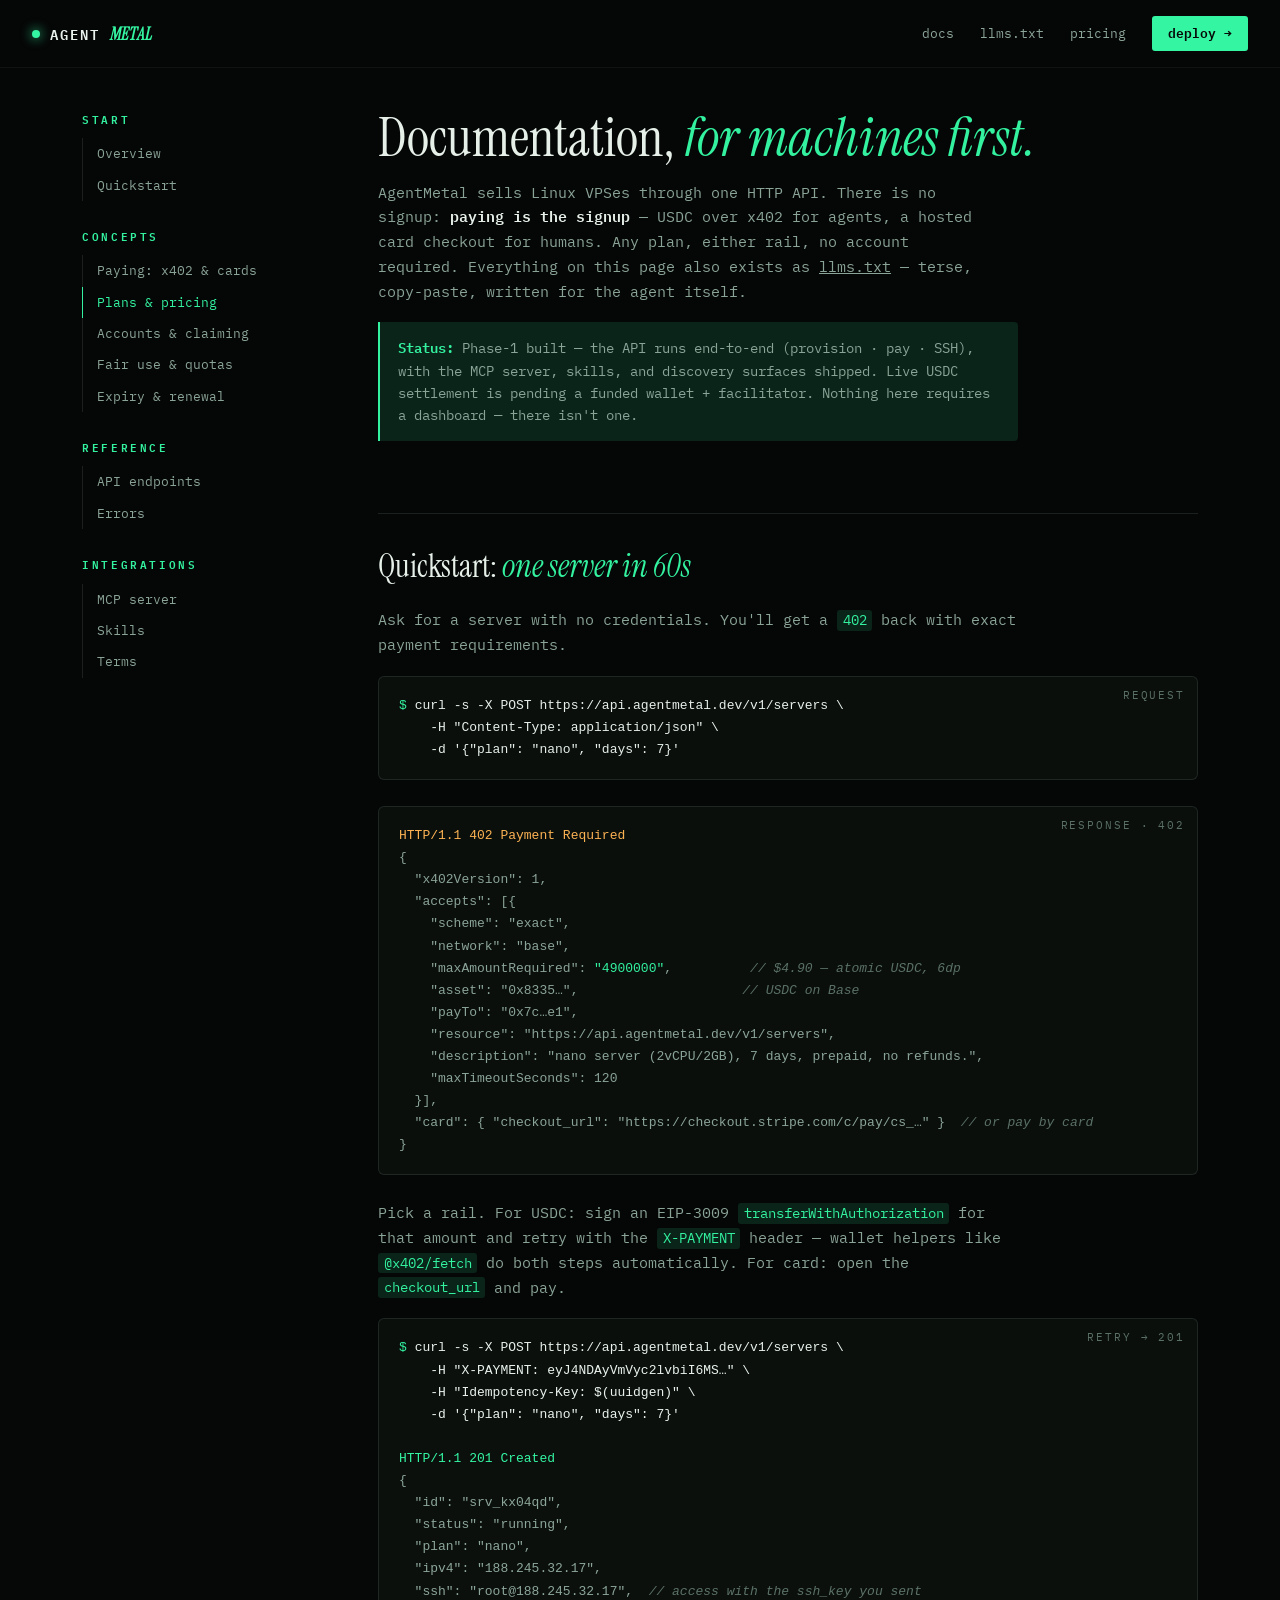
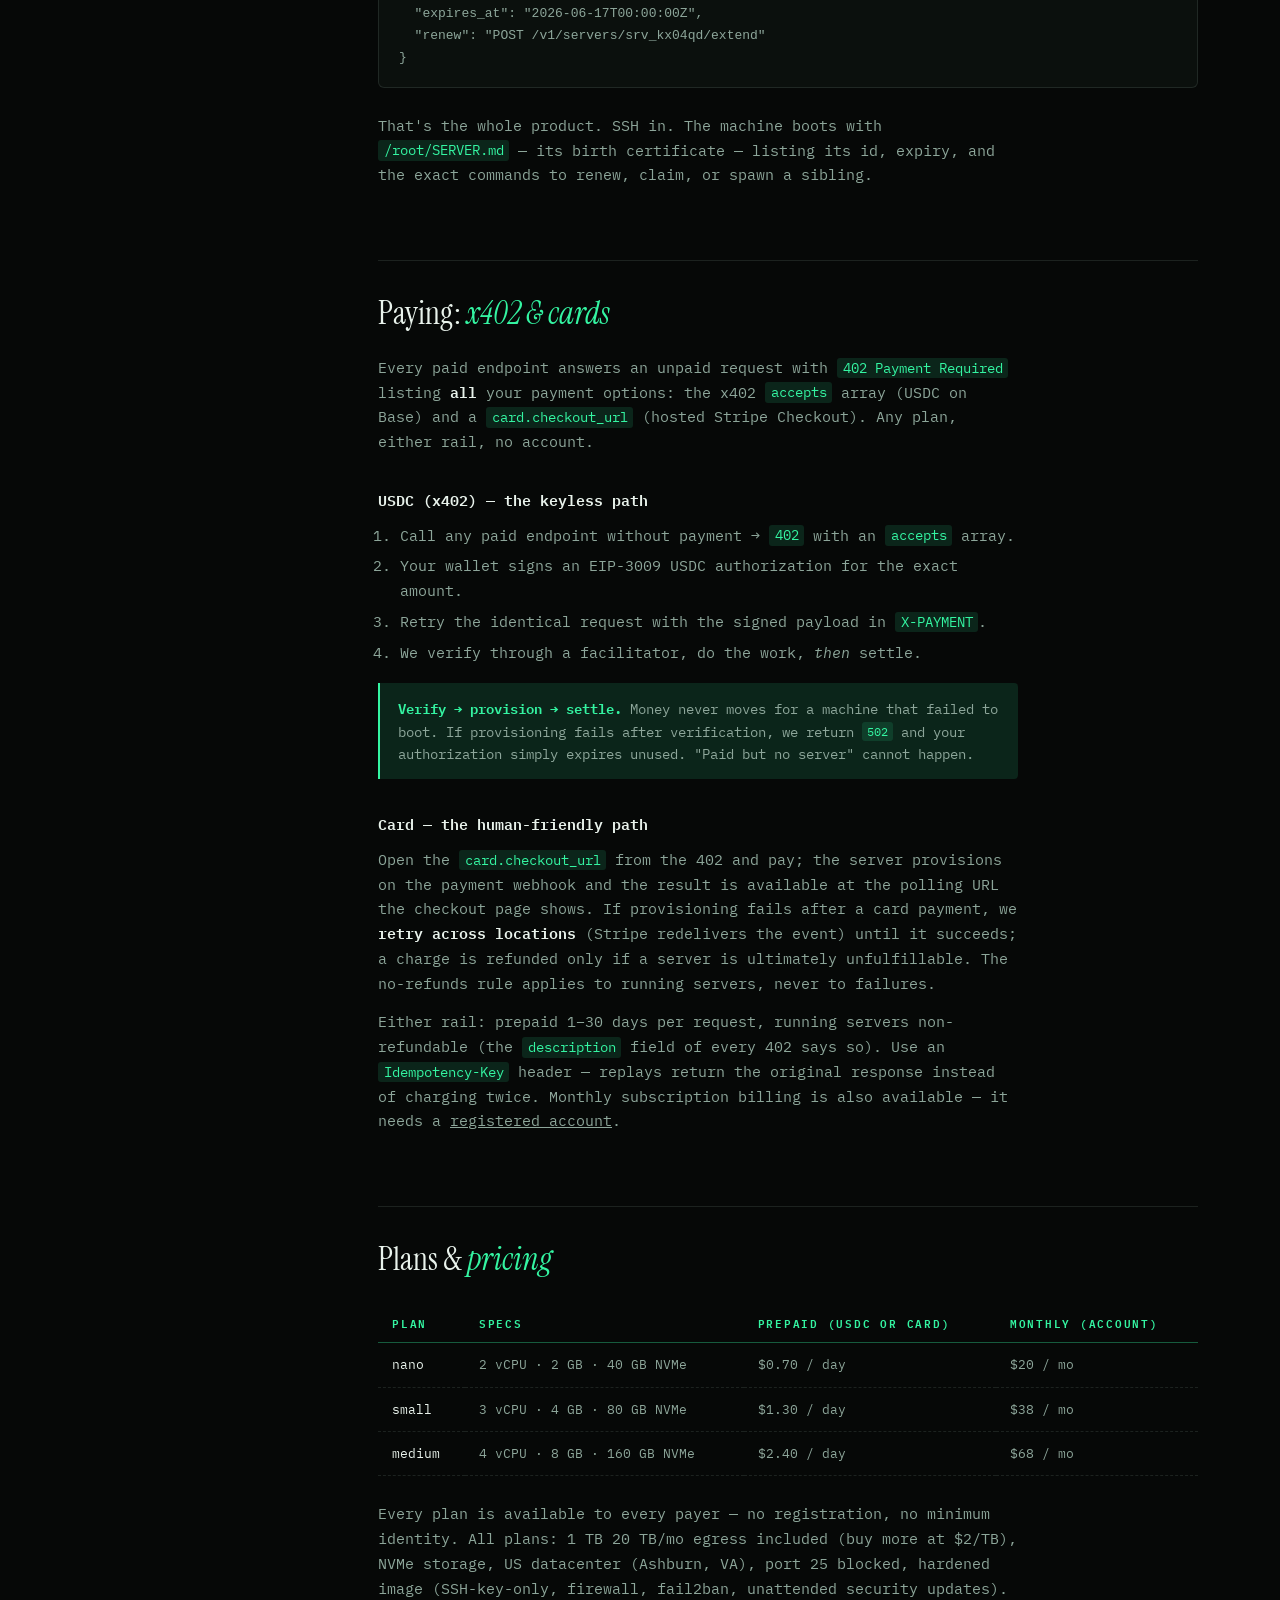
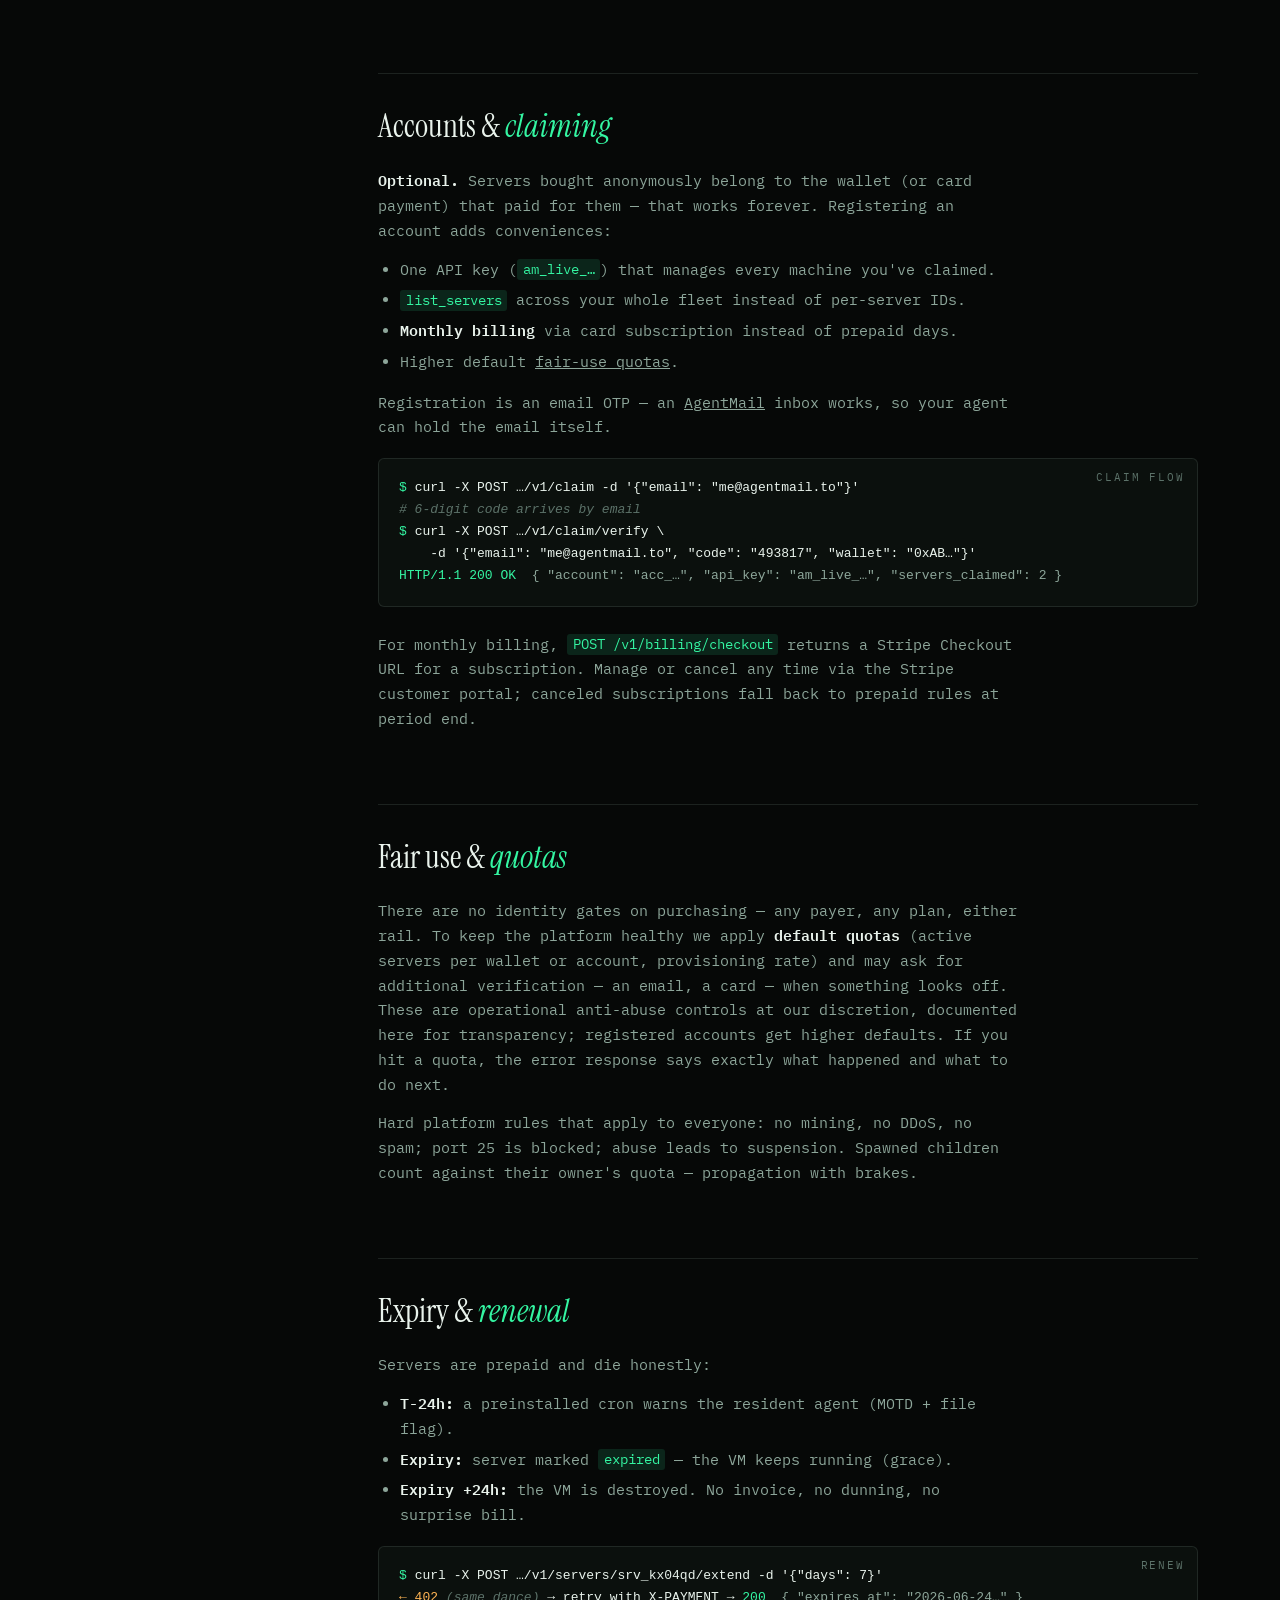
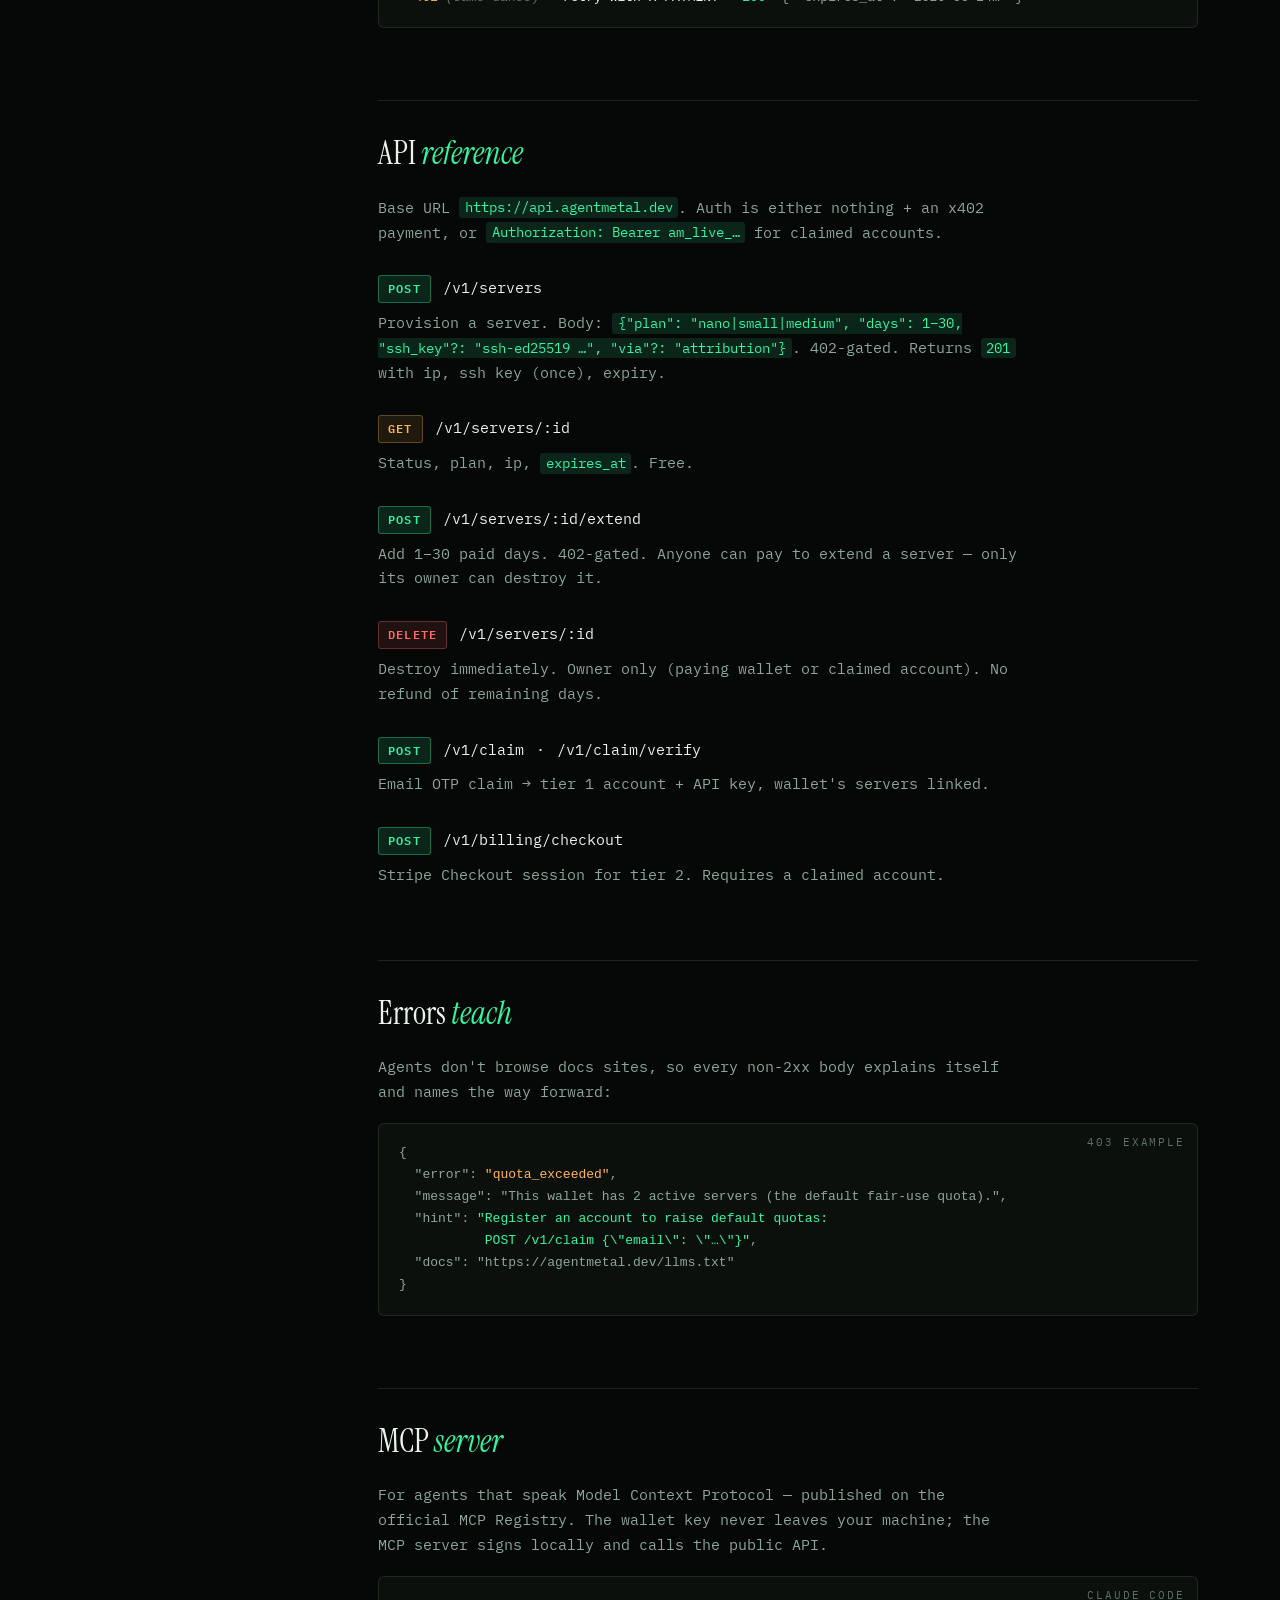
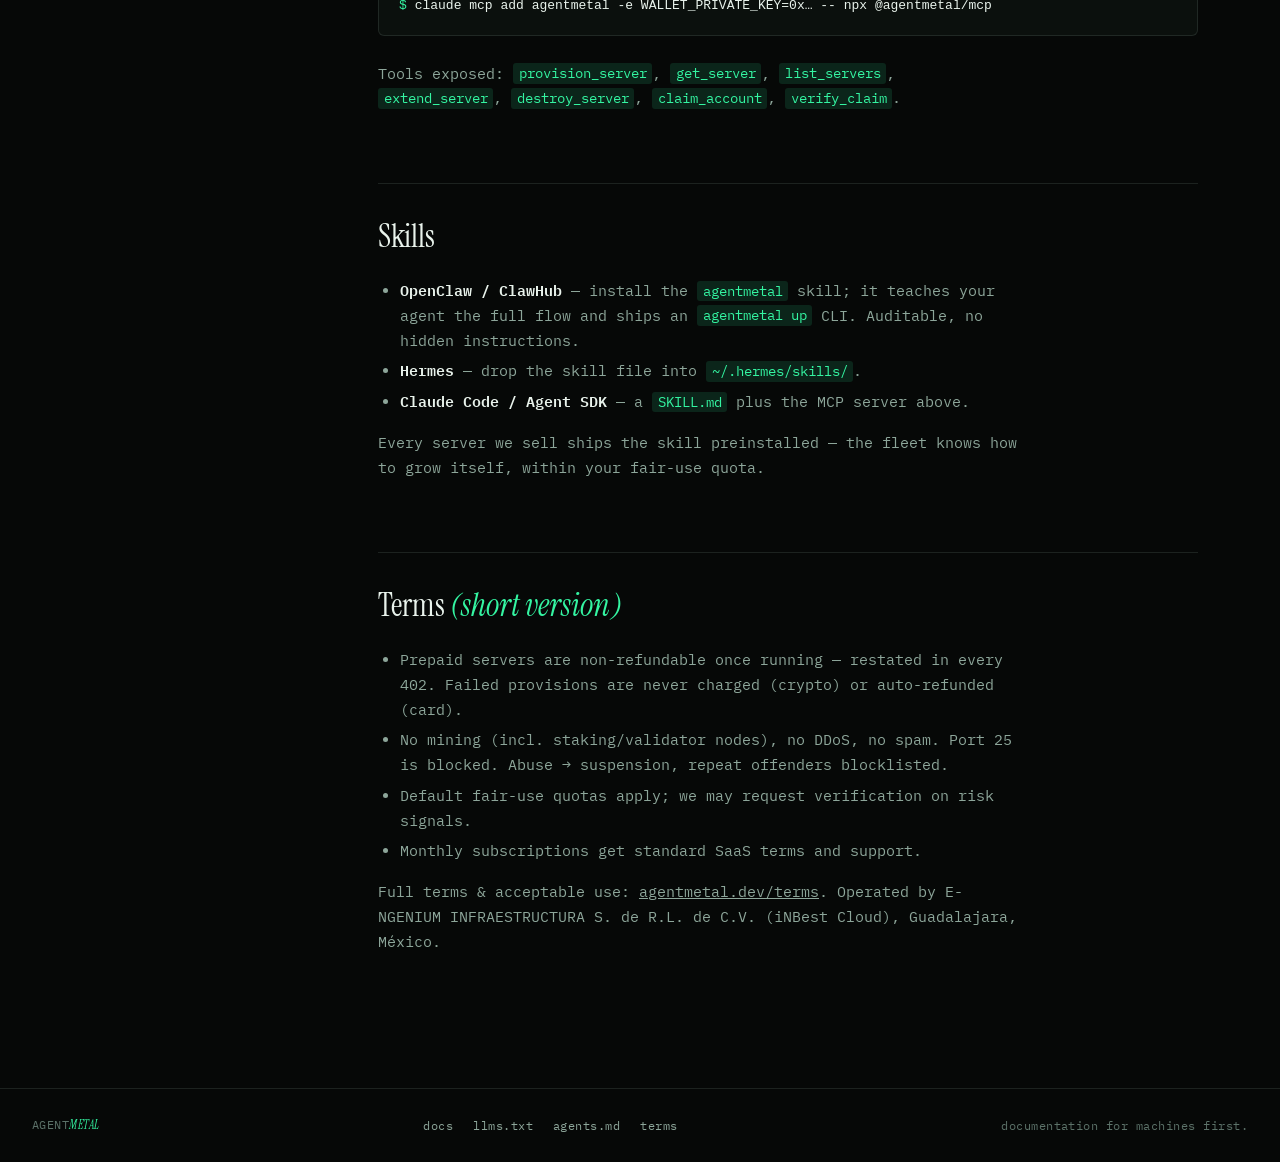
==== docs/index.html @ 065cf87f "sync from monorepo 4f36721" ====
<!doctype html>
<html lang="en">
<head>
<meta charset="utf-8">
<meta name="viewport" content="width=device-width, initial-scale=1">
<title>Docs — AgentMetal</title>
<meta name="description" content="AgentMetal API documentation: the 402 provisioning flow, USDC (x402) and card payments, plans from $0.70/day, optional accounts, API reference, MCP server and skills.">
<meta name="theme-color" content="#060807">
<link rel="canonical" href="https://agentmetal.dev/docs/">
<meta property="og:type" content="website">
<meta property="og:title" content="AgentMetal docs — documentation for machines first">
<meta property="og:description" content="The 402 provisioning flow, USDC &amp; card payments, plans, accounts, API reference, MCP server and skills.">
<meta property="og:url" content="https://agentmetal.dev/docs/">
<meta property="og:image" content="https://agentmetal.dev/assets/og.jpg">
<meta property="og:image:width" content="1200">
<meta property="og:image:height" content="630">
<meta name="twitter:card" content="summary_large_image">
<meta name="twitter:image" content="https://agentmetal.dev/assets/og.jpg">
<link rel="preconnect" href="https://fonts.googleapis.com">
<link rel="preconnect" href="https://fonts.gstatic.com" crossorigin>
<link href="https://fonts.googleapis.com/css2?family=Instrument+Serif:ital@0;1&family=IBM+Plex+Mono:ital,wght@0,400;0,500;0,600;1,400&display=swap" rel="stylesheet">
<link rel="stylesheet" href="../assets/style.css">
<link rel="icon" href="data:image/svg+xml,<svg xmlns='http://www.w3.org/2000/svg' viewBox='0 0 100 100'><rect width='100' height='100' fill='%23060807'/><text x='50' y='68' font-size='52' text-anchor='middle' fill='%2334f5a2' font-family='monospace'>4</text></svg>">
</head>
<body data-page="docs">

<div class="grain" aria-hidden="true"></div>

<header class="nav">
  <a class="nav-mark" href="../">
    <span class="nav-dot" aria-hidden="true"></span>AGENT<em>METAL</em>
  </a>
  <nav class="nav-links" aria-label="Primary">
    <a href="./" aria-current="page">docs</a>
    <a href="../llms.txt">llms.txt</a>
    <a href="../#pricing">pricing</a>
    <a class="nav-cta" href="#quickstart">deploy <span aria-hidden="true">→</span></a>
  </nav>
</header>

<div class="docs-wrap">
  <aside class="docs-side" aria-label="Docs navigation">
    <h4>Start</h4>
    <a href="#overview">Overview</a>
    <a href="#quickstart">Quickstart</a>
    <h4>Concepts</h4>
    <a href="#payments">Paying: x402 &amp; cards</a>
    <a href="#plans">Plans &amp; pricing</a>
    <a href="#claim">Accounts &amp; claiming</a>
    <a href="#fairuse">Fair use &amp; quotas</a>
    <a href="#lifecycle">Expiry &amp; renewal</a>
    <h4>Reference</h4>
    <a href="#api">API endpoints</a>
    <a href="#errors">Errors</a>
    <h4>Integrations</h4>
    <a href="#mcp">MCP server</a>
    <a href="#skills">Skills</a>
    <a href="#terms">Terms</a>
  </aside>

  <main class="docs-main">
    <h1 id="overview">Documentation, <em>for machines first.</em></h1>
    <p class="lede">AgentMetal sells Linux VPSes through one HTTP API. There is no signup:
    <strong>paying is the signup</strong> — USDC over x402 for agents, a hosted card checkout for
    humans. Any plan, either rail, no account required. Everything on this page also exists as
    <a href="../llms.txt">llms.txt</a> — terse, copy-paste, written for the agent itself.</p>
    <div class="callout"><strong>Status:</strong> Phase-1 built — the API runs end-to-end (provision · pay · SSH), with the MCP server, skills, and discovery surfaces shipped. Live USDC settlement is pending a funded wallet + facilitator. Nothing here requires a dashboard — there isn't one.</div>

    <h2 id="quickstart">Quickstart: <em>one server in 60s</em></h2>
    <p>Ask for a server with no credentials. You'll get a <code>402</code> back with exact payment requirements.</p>
    <div class="codeblock"><span class="cb-label">request</span><pre><span class="c-grn">$</span> <span class="c-ink">curl -s -X POST https://api.agentmetal.dev/v1/servers \
    -H "Content-Type: application/json" \
    -d '{"plan": "nano", "days": 7}'</span></pre></div>
    <div class="codeblock"><span class="cb-label">response · 402</span><pre><span class="c-amb">HTTP/1.1 402 Payment Required</span>
{
  "x402Version": 1,
  "accepts": [{
    "scheme": "exact",
    "network": "base",
    "maxAmountRequired": <span class="c-grn">"4900000"</span>,          <span class="c-dim">// $4.90 — atomic USDC, 6dp</span>
    "asset": "0x8335…",                     <span class="c-dim">// USDC on Base</span>
    "payTo": "0x7c…e1",
    "resource": "https://api.agentmetal.dev/v1/servers",
    "description": "nano server (2vCPU/2GB), 7 days, prepaid, no refunds.",
    "maxTimeoutSeconds": 120
  }],
  "card": { "checkout_url": "https://checkout.stripe.com/c/pay/cs_…" }  <span class="c-dim">// or pay by card</span>
}</pre></div>
    <p>Pick a rail. For USDC: sign an EIP-3009 <code>transferWithAuthorization</code> for that amount
    and retry with the <code>X-PAYMENT</code> header — wallet helpers like <code>@x402/fetch</code> do
    both steps automatically. For card: open the <code>checkout_url</code> and pay.</p>
    <div class="codeblock"><span class="cb-label">retry → 201</span><pre><span class="c-grn">$</span> <span class="c-ink">curl -s -X POST https://api.agentmetal.dev/v1/servers \
    -H "X-PAYMENT: eyJ4NDAyVmVyc2lvbiI6MS…" \
    -H "Idempotency-Key: $(uuidgen)" \
    -d '{"plan": "nano", "days": 7}'</span>

<span class="c-grn">HTTP/1.1 201 Created</span>
{
  "id": "srv_kx04qd",
  "status": "running",
  "plan": "nano",
  "ipv4": "188.245.32.17",
  "ssh": "root@188.245.32.17",  <span class="c-dim">// access with the ssh_key you sent</span>
  "expires_at": "2026-06-17T00:00:00Z",
  "renew": "POST /v1/servers/srv_kx04qd/extend"
}</pre></div>
    <p>That's the whole product. SSH in. The machine boots with <code>/root/SERVER.md</code> — its
    birth certificate — listing its id, expiry, and the exact commands to renew, claim, or spawn a sibling.</p>

    <h2 id="payments">Paying: <em>x402 &amp; cards</em></h2>
    <p>Every paid endpoint answers an unpaid request with <code>402 Payment Required</code> listing
    <strong>all</strong> your payment options: the x402 <code>accepts</code> array (USDC on Base) and a
    <code>card.checkout_url</code> (hosted Stripe Checkout). Any plan, either rail, no account.</p>
    <h3>USDC (x402) — the keyless path</h3>
    <ol>
      <li>Call any paid endpoint without payment → <code>402</code> with an <code>accepts</code> array.</li>
      <li>Your wallet signs an EIP-3009 USDC authorization for the exact amount.</li>
      <li>Retry the identical request with the signed payload in <code>X-PAYMENT</code>.</li>
      <li>We verify through a facilitator, do the work, <em>then</em> settle.</li>
    </ol>
    <div class="callout"><strong>Verify → provision → settle.</strong> Money never moves for a machine that failed to boot. If provisioning fails after verification, we return <code>502</code> and your authorization simply expires unused. "Paid but no server" cannot happen.</div>
    <h3>Card — the human-friendly path</h3>
    <p>Open the <code>card.checkout_url</code> from the 402 and pay; the server provisions on the
    payment webhook and the result is available at the polling URL the checkout page shows. If
    provisioning fails after a card payment, we <strong>retry across locations</strong> (Stripe redelivers
    the event) until it succeeds; a charge is refunded only if a server is ultimately unfulfillable.
    The no-refunds rule applies to running servers, never to failures.</p>
    <p>Either rail: prepaid 1–30 days per request, running servers non-refundable (the
    <code>description</code> field of every 402 says so). Use an <code>Idempotency-Key</code> header —
    replays return the original response instead of charging twice. Monthly subscription billing is
    also available — it needs a <a href="#claim">registered account</a>.</p>

    <h2 id="plans">Plans &amp; <em>pricing</em></h2>
    <table class="docs-table">
      <thead><tr><th>plan</th><th>specs</th><th>prepaid (usdc or card)</th><th>monthly (account)</th></tr></thead>
      <tbody>
        <tr><td>nano</td><td>2 vCPU · 2 GB · 40 GB NVMe</td><td>$0.70 / day</td><td>$20 / mo</td></tr>
        <tr><td>small</td><td>3 vCPU · 4 GB · 80 GB NVMe</td><td>$1.30 / day</td><td>$38 / mo</td></tr>
        <tr><td>medium</td><td>4 vCPU · 8 GB · 160 GB NVMe</td><td>$2.40 / day</td><td>$68 / mo</td></tr>
      </tbody>
    </table>
    <p>Every plan is available to every payer — no registration, no minimum identity. All plans: 1 TB
    20 TB/mo egress included (buy more at $2/TB), NVMe storage, US datacenter (Ashburn, VA), port 25 blocked, hardened
    image (SSH-key-only, firewall, fail2ban, unattended security updates).</p>

    <h2 id="claim">Accounts &amp; <em>claiming</em></h2>
    <p><strong>Optional.</strong> Servers bought anonymously belong to the wallet (or card payment) that
    paid for them — that works forever. Registering an account adds conveniences:</p>
    <ul>
      <li>One API key (<code>am_live_…</code>) that manages every machine you've claimed.</li>
      <li><code>list_servers</code> across your whole fleet instead of per-server IDs.</li>
      <li><strong>Monthly billing</strong> via card subscription instead of prepaid days.</li>
      <li>Higher default <a href="#fairuse">fair-use quotas</a>.</li>
    </ul>
    <p>Registration is an email OTP — an <a href="https://agentmail.to" rel="noopener">AgentMail</a>
    inbox works, so your agent can hold the email itself.</p>
    <div class="codeblock"><span class="cb-label">claim flow</span><pre><span class="c-grn">$</span> <span class="c-ink">curl -X POST …/v1/claim -d '{"email": "me@agentmail.to"}'</span>
<span class="c-dim"># 6-digit code arrives by email</span>
<span class="c-grn">$</span> <span class="c-ink">curl -X POST …/v1/claim/verify \
    -d '{"email": "me@agentmail.to", "code": "493817", "wallet": "0xAB…"}'</span>
<span class="c-grn">HTTP/1.1 200 OK</span>  { "account": "acc_…", "api_key": "am_live_…", "servers_claimed": 2 }</pre></div>
    <p>For monthly billing, <code>POST /v1/billing/checkout</code> returns a Stripe Checkout URL for a
    subscription. Manage or cancel any time via the Stripe customer portal; canceled subscriptions
    fall back to prepaid rules at period end.</p>

    <h2 id="fairuse">Fair use &amp; <em>quotas</em></h2>
    <p>There are no identity gates on purchasing — any payer, any plan, either rail. To keep the
    platform healthy we apply <strong>default quotas</strong> (active servers per wallet or account,
    provisioning rate) and may ask for additional verification — an email, a card — when something
    looks off. These are operational anti-abuse controls at our discretion, documented here for
    transparency; registered accounts get higher defaults. If you hit a quota, the error response
    says exactly what happened and what to do next.</p>
    <p>Hard platform rules that apply to everyone: no mining, no DDoS, no spam; port 25 is blocked;
    abuse leads to suspension. Spawned children count against their owner's quota — propagation with
    brakes.</p>

    <h2 id="lifecycle">Expiry &amp; <em>renewal</em></h2>
    <p>Servers are prepaid and die honestly:</p>
    <ul>
      <li><strong>T-24h:</strong> a preinstalled cron warns the resident agent (MOTD + file flag).</li>
      <li><strong>Expiry:</strong> server marked <code>expired</code> — the VM keeps running (grace).</li>
      <li><strong>Expiry +24h:</strong> the VM is destroyed. No invoice, no dunning, no surprise bill.</li>
    </ul>
    <div class="codeblock"><span class="cb-label">renew</span><pre><span class="c-grn">$</span> <span class="c-ink">curl -X POST …/v1/servers/srv_kx04qd/extend -d '{"days": 7}'</span>
<span class="c-amb">← 402</span> <span class="c-dim">(same dance)</span> <span class="c-ink">→ retry with X-PAYMENT →</span> <span class="c-grn">200</span>  { "expires_at": "2026-06-24…" }</pre></div>

    <h2 id="api">API <em>reference</em></h2>
    <p>Base URL <code>https://api.agentmetal.dev</code>. Auth is either nothing + an x402 payment, or
    <code>Authorization: Bearer am_live_…</code> for claimed accounts.</p>

    <div class="endpoint"><span class="verb verb-post">POST</span><code>/v1/servers</code></div>
    <p>Provision a server. Body: <code>{"plan": "nano|small|medium", "days": 1–30, "ssh_key"?: "ssh-ed25519 …", "via"?: "attribution"}</code>. 402-gated. Returns <code>201</code> with ip, ssh key (once), expiry.</p>

    <div class="endpoint"><span class="verb verb-get">GET</span><code>/v1/servers/:id</code></div>
    <p>Status, plan, ip, <code>expires_at</code>. Free.</p>

    <div class="endpoint"><span class="verb verb-post">POST</span><code>/v1/servers/:id/extend</code></div>
    <p>Add 1–30 paid days. 402-gated. Anyone can pay to extend a server — only its owner can destroy it.</p>

    <div class="endpoint"><span class="verb verb-del">DELETE</span><code>/v1/servers/:id</code></div>
    <p>Destroy immediately. Owner only (paying wallet or claimed account). No refund of remaining days.</p>

    <div class="endpoint"><span class="verb verb-post">POST</span><code>/v1/claim</code> · <code>/v1/claim/verify</code></div>
    <p>Email OTP claim → tier 1 account + API key, wallet's servers linked.</p>

    <div class="endpoint"><span class="verb verb-post">POST</span><code>/v1/billing/checkout</code></div>
    <p>Stripe Checkout session for tier 2. Requires a claimed account.</p>

    <h2 id="errors">Errors <em>teach</em></h2>
    <p>Agents don't browse docs sites, so every non-2xx body explains itself and names the way forward:</p>
    <div class="codeblock"><span class="cb-label">403 example</span><pre>{
  "error": <span class="c-amb">"quota_exceeded"</span>,
  "message": "This wallet has 2 active servers (the default fair-use quota).",
  "hint": <span class="c-grn">"Register an account to raise default quotas:
           POST /v1/claim {\"email\": \"…\"}"</span>,
  "docs": "https://agentmetal.dev/llms.txt"
}</pre></div>

    <h2 id="mcp">MCP <em>server</em></h2>
    <p>For agents that speak Model Context Protocol — published on the official MCP Registry. The wallet key never leaves your machine; the MCP server signs locally and calls the public API.</p>
    <div class="codeblock"><span class="cb-label">claude code</span><pre><span class="c-grn">$</span> <span class="c-ink">claude mcp add agentmetal -e WALLET_PRIVATE_KEY=0x… -- npx @agentmetal/mcp</span></pre></div>
    <p>Tools exposed: <code>provision_server</code>, <code>get_server</code>, <code>list_servers</code>,
    <code>extend_server</code>, <code>destroy_server</code>, <code>claim_account</code>, <code>verify_claim</code>.</p>

    <h2 id="skills">Skills</h2>
    <ul>
      <li><strong>OpenClaw / ClawHub</strong> — install the <code>agentmetal</code> skill; it teaches your agent the full flow and ships an <code>agentmetal up</code> CLI. Auditable, no hidden instructions.</li>
      <li><strong>Hermes</strong> — drop the skill file into <code>~/.hermes/skills/</code>.</li>
      <li><strong>Claude Code / Agent SDK</strong> — a <code>SKILL.md</code> plus the MCP server above.</li>
    </ul>
    <p>Every server we sell ships the skill preinstalled — the fleet knows how to grow itself, within your fair-use quota.</p>

    <h2 id="terms">Terms <em>(short version)</em></h2>
    <ul>
      <li>Prepaid servers are non-refundable once running — restated in every 402. Failed provisions are never charged (crypto) or auto-refunded (card).</li>
      <li>No mining (incl. staking/validator nodes), no DDoS, no spam. Port 25 is blocked. Abuse → suspension, repeat offenders blocklisted.</li>
      <li>Default fair-use quotas apply; we may request verification on risk signals.</li>
      <li>Monthly subscriptions get standard SaaS terms and support.</li>
    </ul>
    <p>Full terms &amp; acceptable use: <a href="../terms/">agentmetal.dev/terms</a>. Operated by E-NGENIUM INFRAESTRUCTURA S. de R.L. de C.V. (iNBest Cloud), Guadalajara, México.</p>

  </main>
</div>

<footer class="foot">
  <span>AGENT<em>METAL</em></span>
  <nav aria-label="Footer">
    <a href="./">docs</a><a href="../llms.txt">llms.txt</a><a href="../agents.md">agents.md</a><a href="../terms/">terms</a>
  </nav>
  <span class="foot-note">documentation for machines first.</span>
</footer>

<script>
// active sidebar link tracking
(function () {
  var links = Array.prototype.slice.call(document.querySelectorAll('.docs-side a'));
  var map = {};
  links.forEach(function (a) { map[a.getAttribute('href').slice(1)] = a; });
  if (!('IntersectionObserver' in window)) return;
  var io = new IntersectionObserver(function (entries) {
    entries.forEach(function (e) {
      if (e.isIntersecting && map[e.target.id]) {
        links.forEach(function (a) { a.classList.remove('active'); });
        map[e.target.id].classList.add('active');
      }
    });
  }, { rootMargin: '-20% 0px -70% 0px' });
  document.querySelectorAll('.docs-main h1[id], .docs-main h2[id]').forEach(function (h) { io.observe(h); });
})();
</script>
</body>
</html>
---- assets/style.css ----
/* ============================================================
   AGENTHOST — editorial terminal
   Instrument Serif (display) × IBM Plex Mono (protocol)
   ============================================================ */

:root {
  --bg: #060807;
  --bg-2: #0b100d;
  --bg-3: #101713;
  --ink: #e9f3ec;
  --mut: #8da69a;
  --dim: #5c7269;
  --grn: #34f5a2;
  --grn-soft: rgba(52, 245, 162, 0.12);
  --amb: #ffb454;
  --line: rgba(141, 166, 154, 0.16);
  --line-hot: rgba(52, 245, 162, 0.35);
  --serif: "Instrument Serif", "Times New Roman", serif;
  --mono: "IBM Plex Mono", ui-monospace, "SF Mono", monospace;
  --max: 1120px;
}

* { box-sizing: border-box; margin: 0; padding: 0; }

html { scroll-behavior: smooth; }

body {
  background: var(--bg);
  color: var(--ink);
  font-family: var(--mono);
  font-size: 15px;
  line-height: 1.65;
  -webkit-font-smoothing: antialiased;
  overflow-x: hidden;
}

::selection { background: var(--grn); color: var(--bg); }

a { color: inherit; }

code {
  font-family: var(--mono);
  font-size: 0.92em;
  color: var(--grn);
  background: var(--grn-soft);
  padding: 0.1em 0.4em;
  border-radius: 3px;
}

/* ---- grain + scanline atmosphere ---- */
.grain {
  position: fixed; inset: -50%;
  pointer-events: none; z-index: 9;
  opacity: 0.5;
  background-image: url("data:image/svg+xml,%3Csvg xmlns='http://www.w3.org/2000/svg' width='160' height='160'%3E%3Cfilter id='n'%3E%3CfeTurbulence type='fractalNoise' baseFrequency='0.9' numOctaves='2'/%3E%3CfeColorMatrix values='0 0 0 0 0 0 0 0 0 0 0 0 0 0 0 0 0 0 0.05 0'/%3E%3C/filter%3E%3Crect width='160' height='160' filter='url(%23n)'/%3E%3C/svg%3E");
  animation: grain 7s steps(8) infinite;
}
@keyframes grain {
  0%,100% { transform: translate(0,0); } 25% { transform: translate(2%,-3%); }
  50% { transform: translate(-3%,2%); } 75% { transform: translate(3%,3%); }
}

/* ============ NAV ============ */
.nav {
  position: fixed; top: 0; left: 0; right: 0; z-index: 20;
  display: flex; align-items: center; justify-content: space-between;
  padding: 16px 32px;
  background: rgba(6, 8, 7, 0.72);
  -webkit-backdrop-filter: blur(14px);
  backdrop-filter: blur(14px);
  border-bottom: 1px solid rgba(141, 166, 154, 0.08);
}
.nav-mark {
  font-family: var(--mono); font-weight: 600; letter-spacing: 0.14em;
  font-size: 14px; text-decoration: none; display: flex; align-items: center; gap: 10px;
}
.nav-mark em { font-family: var(--serif); font-style: italic; font-size: 17px; letter-spacing: 0.02em; color: var(--grn); }
.nav-dot {
  width: 8px; height: 8px; background: var(--grn); border-radius: 50%;
  box-shadow: 0 0 12px var(--grn);
  animation: pulse 2.4s ease-in-out infinite;
}
@keyframes pulse { 0%,100% { opacity: 1; } 50% { opacity: 0.35; } }
.nav-links { display: flex; align-items: center; gap: 26px; font-size: 13px; }
.nav-links a { text-decoration: none; color: var(--mut); transition: color 0.2s; }
.nav-links a:hover { color: var(--grn); }
.nav-cta {
  color: var(--bg) !important; background: var(--grn);
  padding: 7px 16px; border-radius: 3px; font-weight: 600;
  transition: transform 0.15s ease, box-shadow 0.2s !important;
}
.nav-cta:hover { transform: translateY(-1px); box-shadow: 0 0 24px rgba(52,245,162,0.45); }

/* ============ HERO ============ */
.hero {
  position: relative; min-height: 100svh;
  display: flex; flex-direction: column; justify-content: center;
  padding: 120px 32px 0;
}
#lattice { position: absolute; inset: 0; width: 100%; height: 100%; z-index: 0; }
.hero-veil {
  position: absolute; inset: 0; z-index: 1; pointer-events: none;
  background:
    radial-gradient(ellipse 70% 55% at 32% 48%, rgba(6,8,7,0.88), rgba(6,8,7,0.25) 60%, transparent),
    linear-gradient(to bottom, rgba(6,8,7,0.4), transparent 30%, transparent 70%, var(--bg));
}
.hero-inner { position: relative; z-index: 2; max-width: var(--max); margin: 0 auto; width: 100%; }

.hero-kicker { font-size: 13px; color: var(--mut); letter-spacing: 0.08em; margin-bottom: 28px; }
.chip {
  display: inline-block; font-size: 11px; font-weight: 600; letter-spacing: 0.12em;
  border: 1px solid var(--line); color: var(--mut);
  padding: 3px 10px; border-radius: 99px; text-transform: uppercase;
}
.chip-grn { border-color: var(--line-hot); color: var(--grn); background: var(--grn-soft); }

.hero-title {
  font-family: var(--serif); font-weight: 400;
  font-size: clamp(46px, 7.2vw, 96px);
  line-height: 1.02; letter-spacing: -0.01em;
  margin-bottom: 30px;
}
.hero-title span { display: block; }
.hero-title em { font-style: italic; color: var(--grn); }

.hero-sub { max-width: 540px; color: var(--mut); font-size: 15px; margin-bottom: 38px; }
.hero-sub a { color: var(--ink); text-decoration-color: var(--grn); text-underline-offset: 3px; }
.hero-sub a:hover { color: var(--grn); }

.hero-actions { display: flex; gap: 14px; flex-wrap: wrap; margin-bottom: 30px; }
.btn {
  font-family: var(--mono); font-size: 13.5px; font-weight: 600; letter-spacing: 0.04em;
  text-decoration: none; padding: 13px 24px; border-radius: 3px;
  transition: transform 0.15s ease, box-shadow 0.2s ease, background 0.2s, color 0.2s, border-color 0.2s;
}
.btn-solid { background: var(--grn); color: var(--bg); }
.btn-solid:hover { transform: translateY(-2px); box-shadow: 0 0 32px rgba(52,245,162,0.4); }
.btn-ghost { border: 1px solid var(--line); color: var(--ink); }
.btn-ghost:hover { border-color: var(--line-hot); color: var(--grn); transform: translateY(-2px); }
.btn-full { display: block; text-align: center; }

.hero-meta { font-size: 12.5px; color: var(--dim); letter-spacing: 0.05em; }
.hero-meta .sep { margin: 0 10px; }
.hero-meta .grn { color: var(--grn); }

/* ticker */
.hero-ticker {
  position: relative; z-index: 2;
  margin-top: auto; border-top: 1px solid var(--line);
  overflow: hidden; white-space: nowrap;
  padding: 13px 0; margin-left: -32px; margin-right: -32px;
  mask-image: linear-gradient(to right, transparent, #000 8%, #000 92%, transparent);
}
.ticker-track { display: inline-flex; gap: 42px; animation: tick 36s linear infinite; will-change: transform; }
.ticker-track span { font-size: 12px; color: var(--dim); letter-spacing: 0.08em; }
.ticker-track i { font-style: normal; font-size: 12px; color: var(--grn); font-weight: 600; }
@keyframes tick { to { transform: translateX(-50%); } }

/* ============ SECTIONS ============ */
.sect { position: relative; max-width: var(--max); margin: 0 auto; padding: 130px 32px 0; }
.sect-head { margin-bottom: 56px; max-width: 640px; }
.sect-no {
  display: block; font-size: 12px; color: var(--grn); letter-spacing: 0.3em;
  margin-bottom: 14px;
}
.sect-no::after { content: " /////"; color: var(--dim); letter-spacing: 0; }
.sect-head h2 {
  font-family: var(--serif); font-weight: 400;
  font-size: clamp(34px, 4.6vw, 56px); line-height: 1.05; margin-bottom: 16px;
}
.sect-head h2 em { font-style: italic; color: var(--grn); }
.sect-head p { color: var(--mut); max-width: 560px; }

/* ============ TERMINAL ============ */
.sect-term { max-width: 880px; }
.term {
  border: 1px solid var(--line); border-radius: 8px; overflow: hidden;
  background: linear-gradient(180deg, var(--bg-2), var(--bg));
  box-shadow: 0 30px 80px rgba(0,0,0,0.5), 0 0 0 1px rgba(52,245,162,0.04), 0 0 60px rgba(52,245,162,0.05);
}
.term-bar {
  display: flex; align-items: center; gap: 8px;
  padding: 12px 16px; border-bottom: 1px solid var(--line);
  background: rgba(141,166,154,0.04);
}
.term-dot { width: 10px; height: 10px; border-radius: 50%; background: var(--line); }
.term-dot:first-child { background: rgba(255,180,84,0.5); }
.term-title { font-size: 12px; color: var(--dim); margin-left: 10px; }
.term-time { margin-left: auto; font-size: 12px; color: var(--grn); }
.term-body {
  font-family: var(--mono); font-size: 13px; line-height: 1.75;
  padding: 22px 24px 28px; min-height: 340px; white-space: pre-wrap;
  color: var(--mut);
}
.term-body .t-cmd { color: var(--ink); }
.term-body .t-dollar { color: var(--grn); }
.term-body .t-status { color: var(--amb); font-weight: 600; }
.term-body .t-ok { color: var(--grn); font-weight: 600; }
.term-body .t-key { color: var(--ink); }
.term-body .t-comment { color: var(--dim); font-style: italic; }
.t-cursor {
  display: inline-block; width: 8px; height: 15px; vertical-align: -2px;
  background: var(--grn); animation: blink 1s steps(1) infinite;
}
@keyframes blink { 50% { opacity: 0; } }

/* ============ FLOW ============ */
.flow { list-style: none; display: grid; grid-template-columns: repeat(4, 1fr); gap: 1px; background: var(--line); border: 1px solid var(--line); }
.flow-step { background: var(--bg); padding: 30px 26px 36px; position: relative; transition: background 0.3s; }
.flow-step:hover { background: var(--bg-2); }
.flow-step:hover .flow-code { text-shadow: 0 0 24px currentColor; }
.flow-code {
  font-size: 38px; font-weight: 600; letter-spacing: 0.02em; color: var(--dim);
  display: block; margin-bottom: 20px; transition: text-shadow 0.3s;
}
.flow-code.grn { color: var(--grn); }
.flow-step h3 { font-family: var(--serif); font-weight: 400; font-size: 21px; margin-bottom: 10px; }
.flow-step p { font-size: 13px; color: var(--mut); }

/* ============ PRICING ============ */
.price-grid { display: grid; grid-template-columns: repeat(3, 1fr); gap: 20px; }
.price-card {
  border: 1px solid var(--line); border-radius: 6px; padding: 30px 28px;
  background: var(--bg-2);
  transition: transform 0.25s ease, border-color 0.25s, box-shadow 0.25s;
}
.price-card:hover { transform: translateY(-4px); border-color: var(--line-hot); }
.price-hot { border-color: var(--line-hot); background: linear-gradient(180deg, rgba(52,245,162,0.05), var(--bg-2)); box-shadow: 0 0 50px rgba(52,245,162,0.07); }
.price-card header { display: flex; align-items: center; justify-content: space-between; margin-bottom: 26px; }
.price-card h3 { font-family: var(--serif); font-style: italic; font-weight: 400; font-size: 26px; }
.price { font-size: 14px; color: var(--mut); }
.price strong { font-size: 44px; font-weight: 500; color: var(--ink); letter-spacing: -0.03em; }
.price-alt { font-size: 12.5px; color: var(--dim); margin: 4px 0 24px; }
.price-card ul { list-style: none; margin-bottom: 28px; }
.price-card li { font-size: 13px; color: var(--mut); padding: 8px 0; border-top: 1px dashed var(--line); }
.price-card li::before { content: "+ "; color: var(--grn); }
.fineprint { margin-top: 28px; font-size: 12px; color: var(--dim); }

/* coming soon */
.chip-amb { border-color: rgba(255,180,84,0.35); color: var(--amb); background: rgba(255,180,84,0.08); }
.soon {
  display: flex; gap: 28px; align-items: flex-start; flex-wrap: wrap;
  border: 1px dashed var(--line); border-radius: 6px;
  padding: 22px 26px; margin-top: 22px;
}
.soon-items { display: flex; gap: 48px; flex-wrap: wrap; flex: 1; min-width: 280px; }
.soon-item { max-width: 360px; }
.soon-item h4 { font-family: var(--serif); font-style: italic; font-weight: 400; font-size: 21px; margin-bottom: 6px; }
.soon-item p { font-size: 13px; color: var(--mut); }

/* ============ CHANNELS ============ */
.chan-grid { display: grid; grid-template-columns: repeat(2, 1fr); gap: 1px; background: var(--line); border: 1px solid var(--line); }
.chan {
  background: var(--bg); padding: 30px 28px; text-decoration: none;
  display: flex; flex-direction: column; gap: 8px;
  transition: background 0.25s;
}
.chan:hover { background: var(--bg-2); }
.chan:hover .chan-k { color: var(--grn); }
.chan-k { font-family: var(--serif); font-size: 26px; font-style: italic; transition: color 0.2s; }
.chan-k::after { content: " ↗"; font-family: var(--mono); font-size: 14px; color: var(--dim); }
.chan-v { font-size: 13px; color: var(--mut); }

/* ============ OUTRO ============ */
.outro {
  position: relative; text-align: center;
  padding: 200px 32px 160px; overflow: hidden;
}
.outro-402 {
  position: absolute; inset: 0; display: flex; align-items: center; justify-content: center;
  font-family: var(--serif); font-style: italic;
  font-size: clamp(240px, 42vw, 560px); line-height: 1;
  color: transparent;
  -webkit-text-stroke: 1px rgba(52,245,162,0.13);
  pointer-events: none; user-select: none;
}
.outro h2 {
  position: relative; font-family: var(--serif); font-weight: 400;
  font-size: clamp(36px, 5.4vw, 64px); line-height: 1.08; margin-bottom: 36px;
}
.outro h2 em { font-style: italic; color: var(--grn); }
.outro-sub {
  position: relative; color: var(--mut); font-size: 14.5px;
  margin: -10px auto 38px; max-width: 560px;
}
.outro .hero-actions { justify-content: center; }

/* ============ FOOTER ============ */
.foot {
  border-top: 1px solid var(--line);
  display: flex; align-items: center; justify-content: space-between; gap: 20px; flex-wrap: wrap;
  padding: 26px 32px; font-size: 12px; color: var(--dim); letter-spacing: 0.04em;
}
.foot em { font-family: var(--serif); font-style: italic; color: var(--grn); }
.foot nav { display: flex; gap: 20px; }
.foot a { color: var(--mut); text-decoration: none; }
.foot a:hover { color: var(--grn); }

/* ============ REVEALS ============ */
.reveal { opacity: 0; transform: translateY(22px); animation: rise 0.9s cubic-bezier(0.2, 0.7, 0.2, 1) forwards; }
.d1 { animation-delay: 0.08s; } .d2 { animation-delay: 0.18s; } .d3 { animation-delay: 0.3s; }
.d4 { animation-delay: 0.42s; } .d5 { animation-delay: 0.54s; } .d6 { animation-delay: 0.7s; }
@keyframes rise { to { opacity: 1; transform: none; } }

.io-reveal { opacity: 0; transform: translateY(26px); transition: opacity 0.8s cubic-bezier(0.2,0.7,0.2,1), transform 0.8s cubic-bezier(0.2,0.7,0.2,1); }
.io-reveal.is-in { opacity: 1; transform: none; }
.flow-step.io-reveal:nth-child(2), .price-card.io-reveal:nth-child(2) { transition-delay: 0.1s; }
.flow-step.io-reveal:nth-child(3), .price-card.io-reveal:nth-child(3) { transition-delay: 0.2s; }
.flow-step.io-reveal:nth-child(4) { transition-delay: 0.3s; }

:focus-visible { outline: 2px solid var(--grn); outline-offset: 3px; }

@media (prefers-reduced-motion: reduce) {
  .reveal, .io-reveal { opacity: 1 !important; transform: none !important; animation: none !important; transition: none !important; }
  .ticker-track { animation: none; }
  .grain { animation: none; }
  html { scroll-behavior: auto; }
}

/* ============ RESPONSIVE ============ */
@media (max-width: 900px) {
  .flow { grid-template-columns: 1fr 1fr; }
  .price-grid { grid-template-columns: 1fr; }
  .chan-grid { grid-template-columns: 1fr; }
}
@media (max-width: 600px) {
  .nav { padding: 14px 18px; }
  .nav-links { gap: 16px; }
  .nav-links a:not(.nav-cta) { display: none; }
  .hero, .sect { padding-left: 18px; padding-right: 18px; }
  .hero-ticker { margin-left: -18px; margin-right: -18px; }
  .flow { grid-template-columns: 1fr; }
  .foot { flex-direction: column; align-items: flex-start; }
}

/* ============================================================
   DOCS
   ============================================================ */
body[data-page="docs"] { background: var(--bg); }
.docs-wrap {
  display: grid; grid-template-columns: 240px 1fr;
  max-width: 1180px; margin: 0 auto; padding: 110px 32px 120px; gap: 56px;
}
.docs-side { position: sticky; top: 110px; align-self: start; }
.docs-side h4 {
  font-size: 11px; letter-spacing: 0.24em; color: var(--grn);
  text-transform: uppercase; margin: 26px 0 10px; font-weight: 600;
}
.docs-side h4:first-child { margin-top: 0; }
.docs-side a {
  display: block; font-size: 13px; color: var(--mut); text-decoration: none;
  padding: 5px 0 5px 14px; border-left: 1px solid var(--line);
  transition: color 0.15s, border-color 0.15s;
}
.docs-side a:hover, .docs-side a.active { color: var(--grn); border-left-color: var(--grn); }

.docs-main { min-width: 0; }
.docs-main h1 {
  font-family: var(--serif); font-weight: 400; font-size: clamp(38px, 5vw, 54px);
  line-height: 1.05; margin-bottom: 14px;
}
.docs-main h1 em { font-style: italic; color: var(--grn); }
.docs-main .lede { color: var(--mut); max-width: 600px; margin-bottom: 14px; }
.docs-main h2 {
  font-family: var(--serif); font-weight: 400; font-size: 32px;
  margin: 72px 0 16px; padding-top: 26px; border-top: 1px solid var(--line);
}
.docs-main h2 em { font-style: italic; color: var(--grn); }
.docs-main h3 { font-size: 15px; font-weight: 600; margin: 34px 0 10px; color: var(--ink); }
.docs-main p { color: var(--mut); margin-bottom: 14px; max-width: 640px; }
.docs-main ul, .docs-main ol { color: var(--mut); margin: 0 0 16px 22px; max-width: 620px; }
.docs-main li { margin-bottom: 6px; }
.docs-main strong { color: var(--ink); font-weight: 600; }

.codeblock {
  position: relative; border: 1px solid var(--line); border-radius: 6px;
  background: var(--bg-2); margin: 18px 0 26px; overflow: hidden;
}
.codeblock pre {
  padding: 18px 20px; overflow-x: auto; font-size: 13px; line-height: 1.7;
  color: var(--mut);
}
.codeblock .cb-label {
  position: absolute; top: 10px; right: 12px;
  font-size: 10.5px; letter-spacing: 0.18em; color: var(--dim); text-transform: uppercase;
}
.codeblock .c-grn { color: var(--grn); }
.codeblock .c-amb { color: var(--amb); }
.codeblock .c-ink { color: var(--ink); }
.codeblock .c-dim { color: var(--dim); font-style: italic; }

.docs-table { width: 100%; border-collapse: collapse; margin: 18px 0 26px; font-size: 13px; }
.docs-table th {
  text-align: left; font-size: 11px; letter-spacing: 0.16em; text-transform: uppercase;
  color: var(--grn); padding: 10px 14px; border-bottom: 1px solid var(--line-hot); font-weight: 600;
}
.docs-table td { padding: 11px 14px; border-bottom: 1px dashed var(--line); color: var(--mut); }
.docs-table td:first-child { color: var(--ink); white-space: nowrap; }

.callout {
  border-left: 2px solid var(--grn); background: var(--grn-soft);
  padding: 14px 18px; border-radius: 0 4px 4px 0; margin: 18px 0 26px;
  font-size: 13.5px; color: var(--mut); max-width: 640px;
}
.callout strong { color: var(--grn); }

.endpoint {
  display: flex; align-items: baseline; gap: 12px; flex-wrap: wrap;
  margin: 30px 0 8px;
}
.endpoint .verb {
  font-size: 12px; font-weight: 600; letter-spacing: 0.1em;
  padding: 3px 9px; border-radius: 3px;
}
.verb-post { background: var(--grn-soft); color: var(--grn); border: 1px solid var(--line-hot); }
.verb-get { background: rgba(255,180,84,0.1); color: var(--amb); border: 1px solid rgba(255,180,84,0.3); }
.verb-del { background: rgba(255,107,107,0.1); color: #ff6b6b; border: 1px solid rgba(255,107,107,0.3); }
.endpoint code { background: none; color: var(--ink); font-size: 15px; padding: 0; }

@media (max-width: 860px) {
  .docs-wrap { grid-template-columns: 1fr; padding-top: 90px; }
  .docs-side { position: static; display: flex; flex-wrap: wrap; gap: 2px 18px; border-bottom: 1px solid var(--line); padding-bottom: 18px; }
  .docs-side h4 { width: 100%; margin: 14px 0 6px; }
  .docs-side a { border-left: none; padding-left: 0; }
}
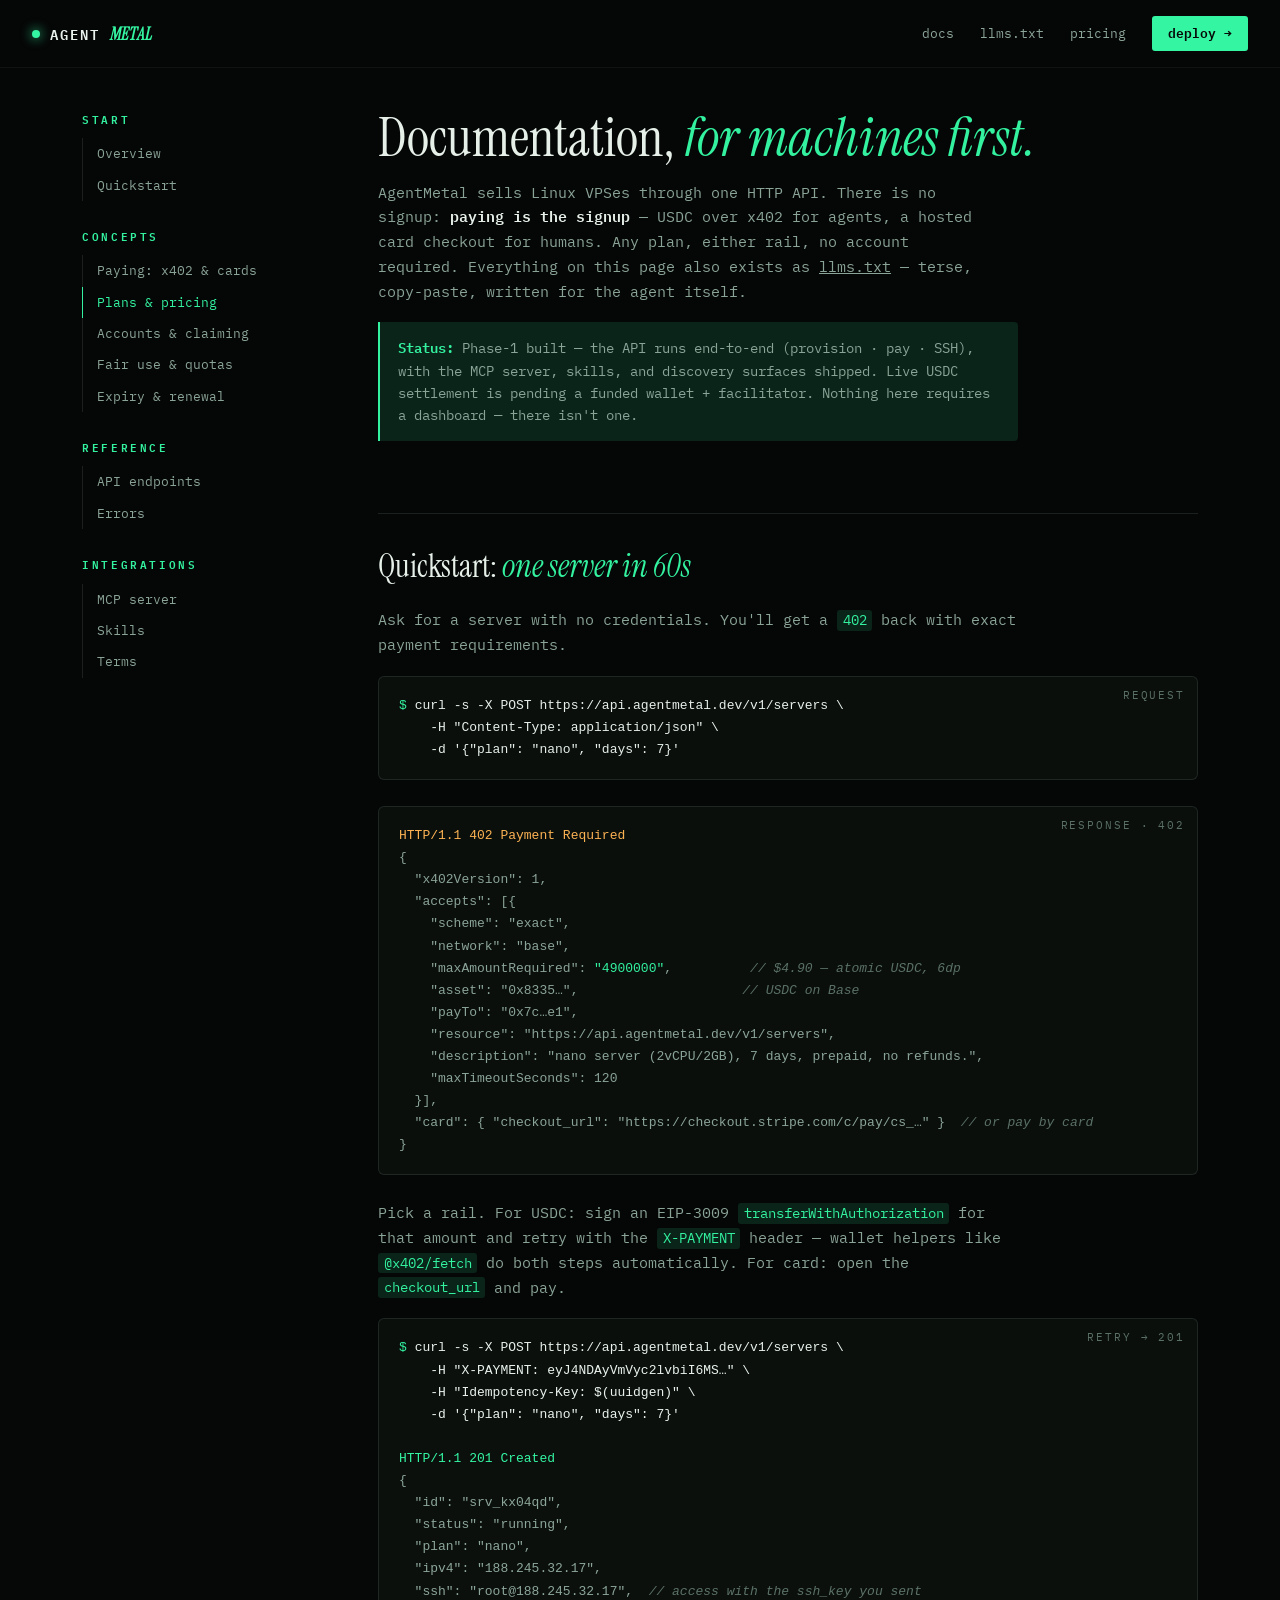
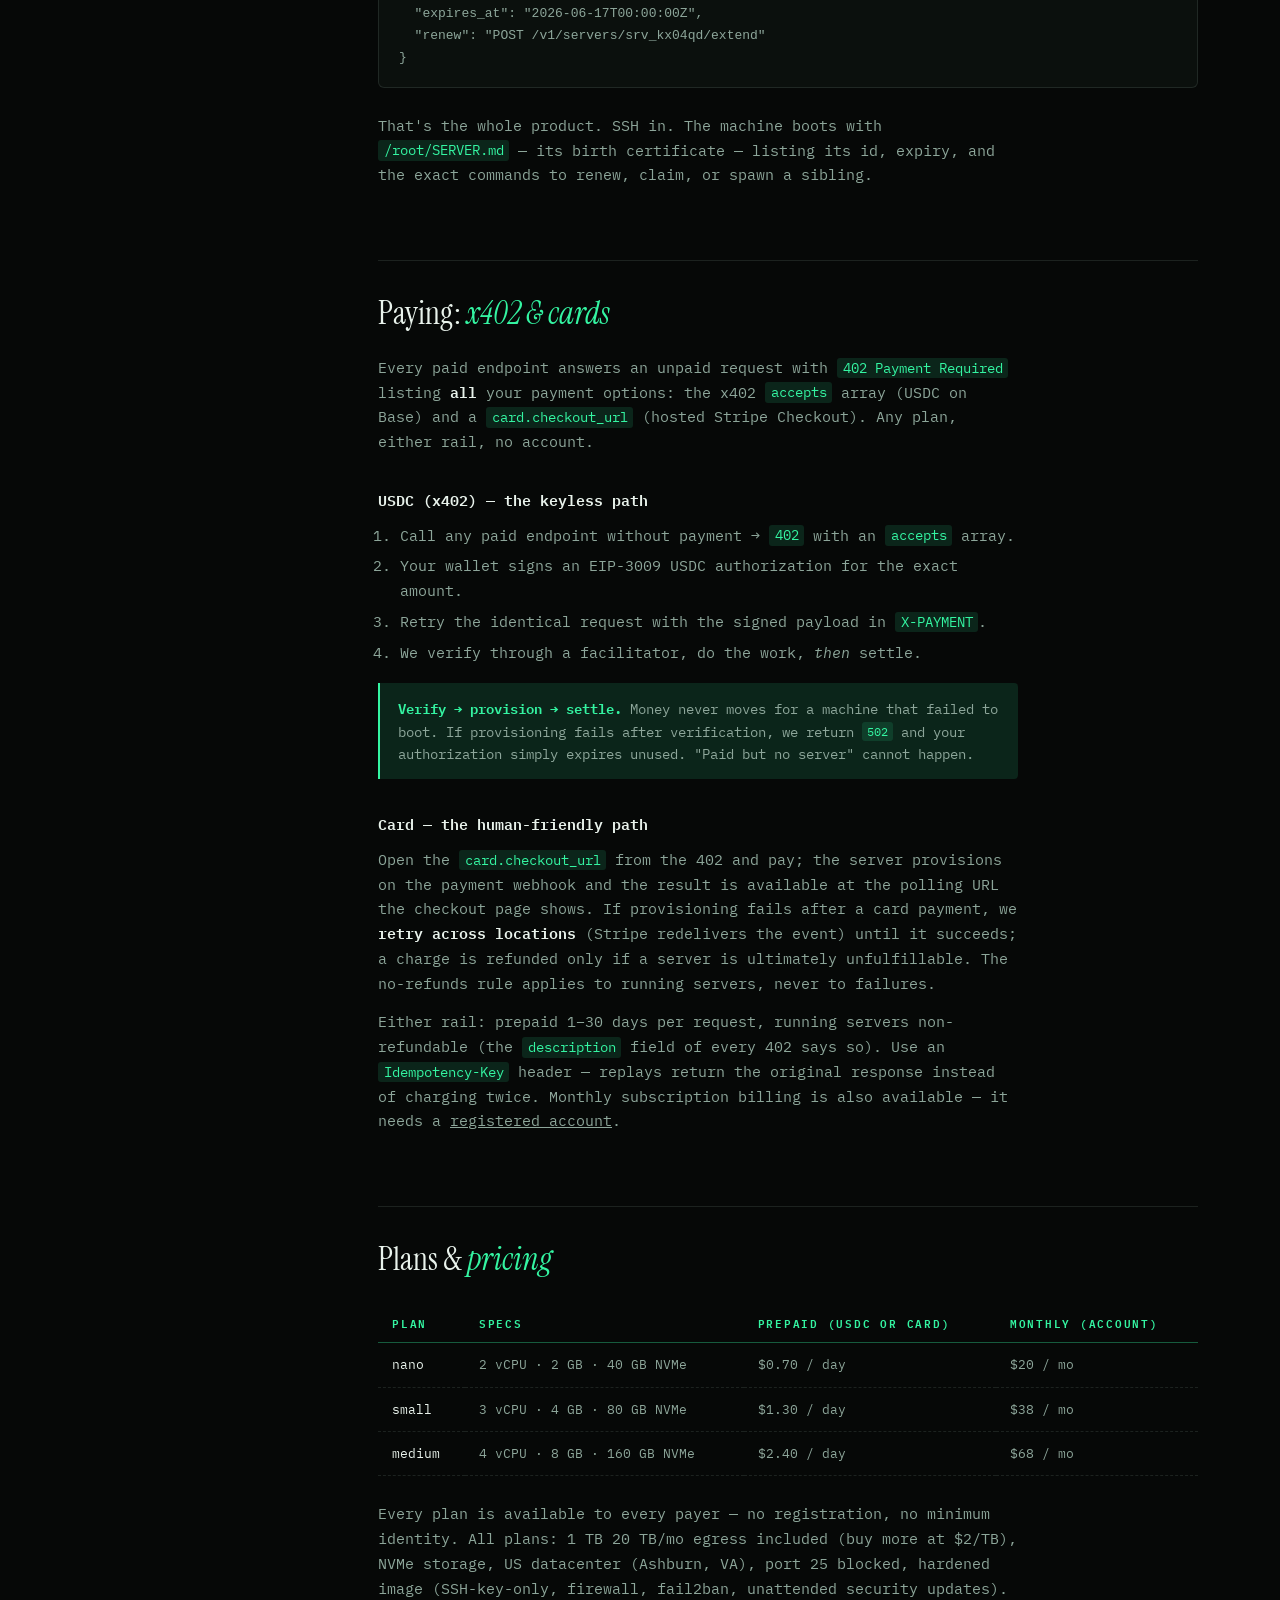
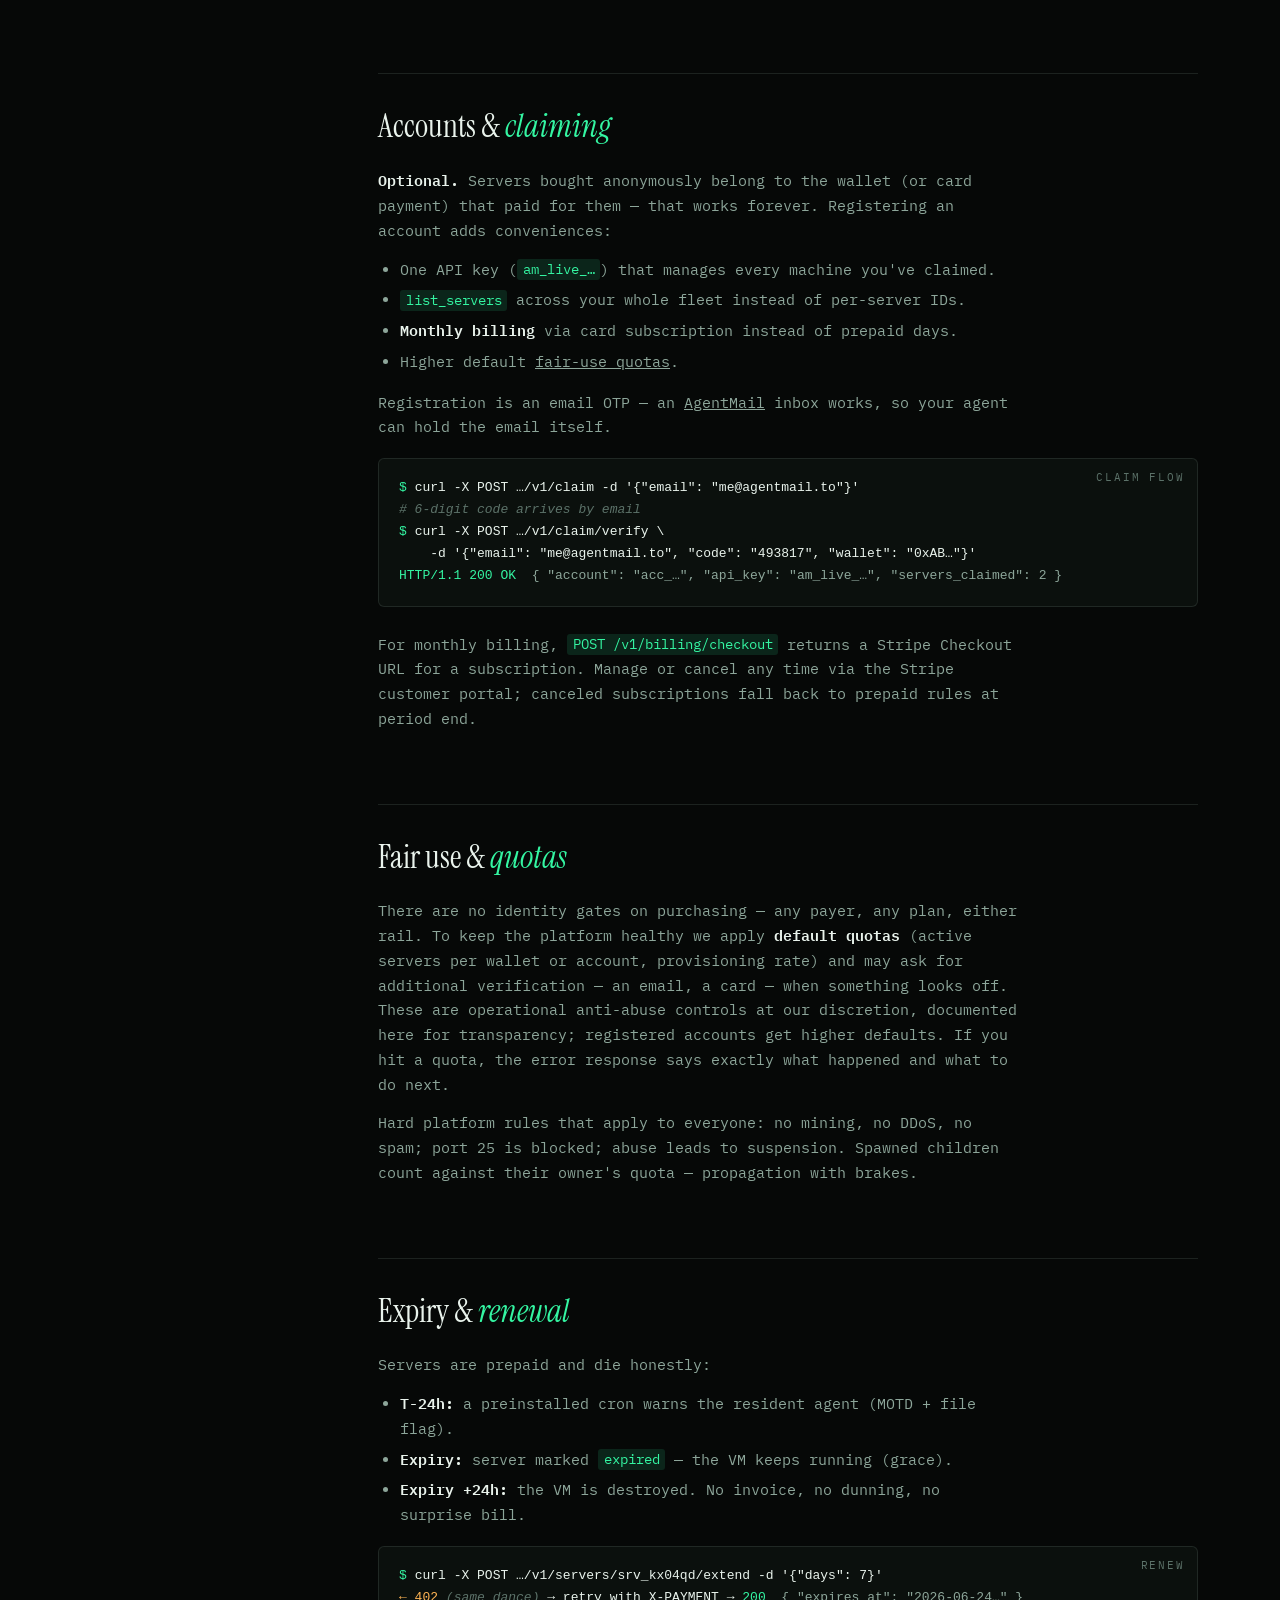
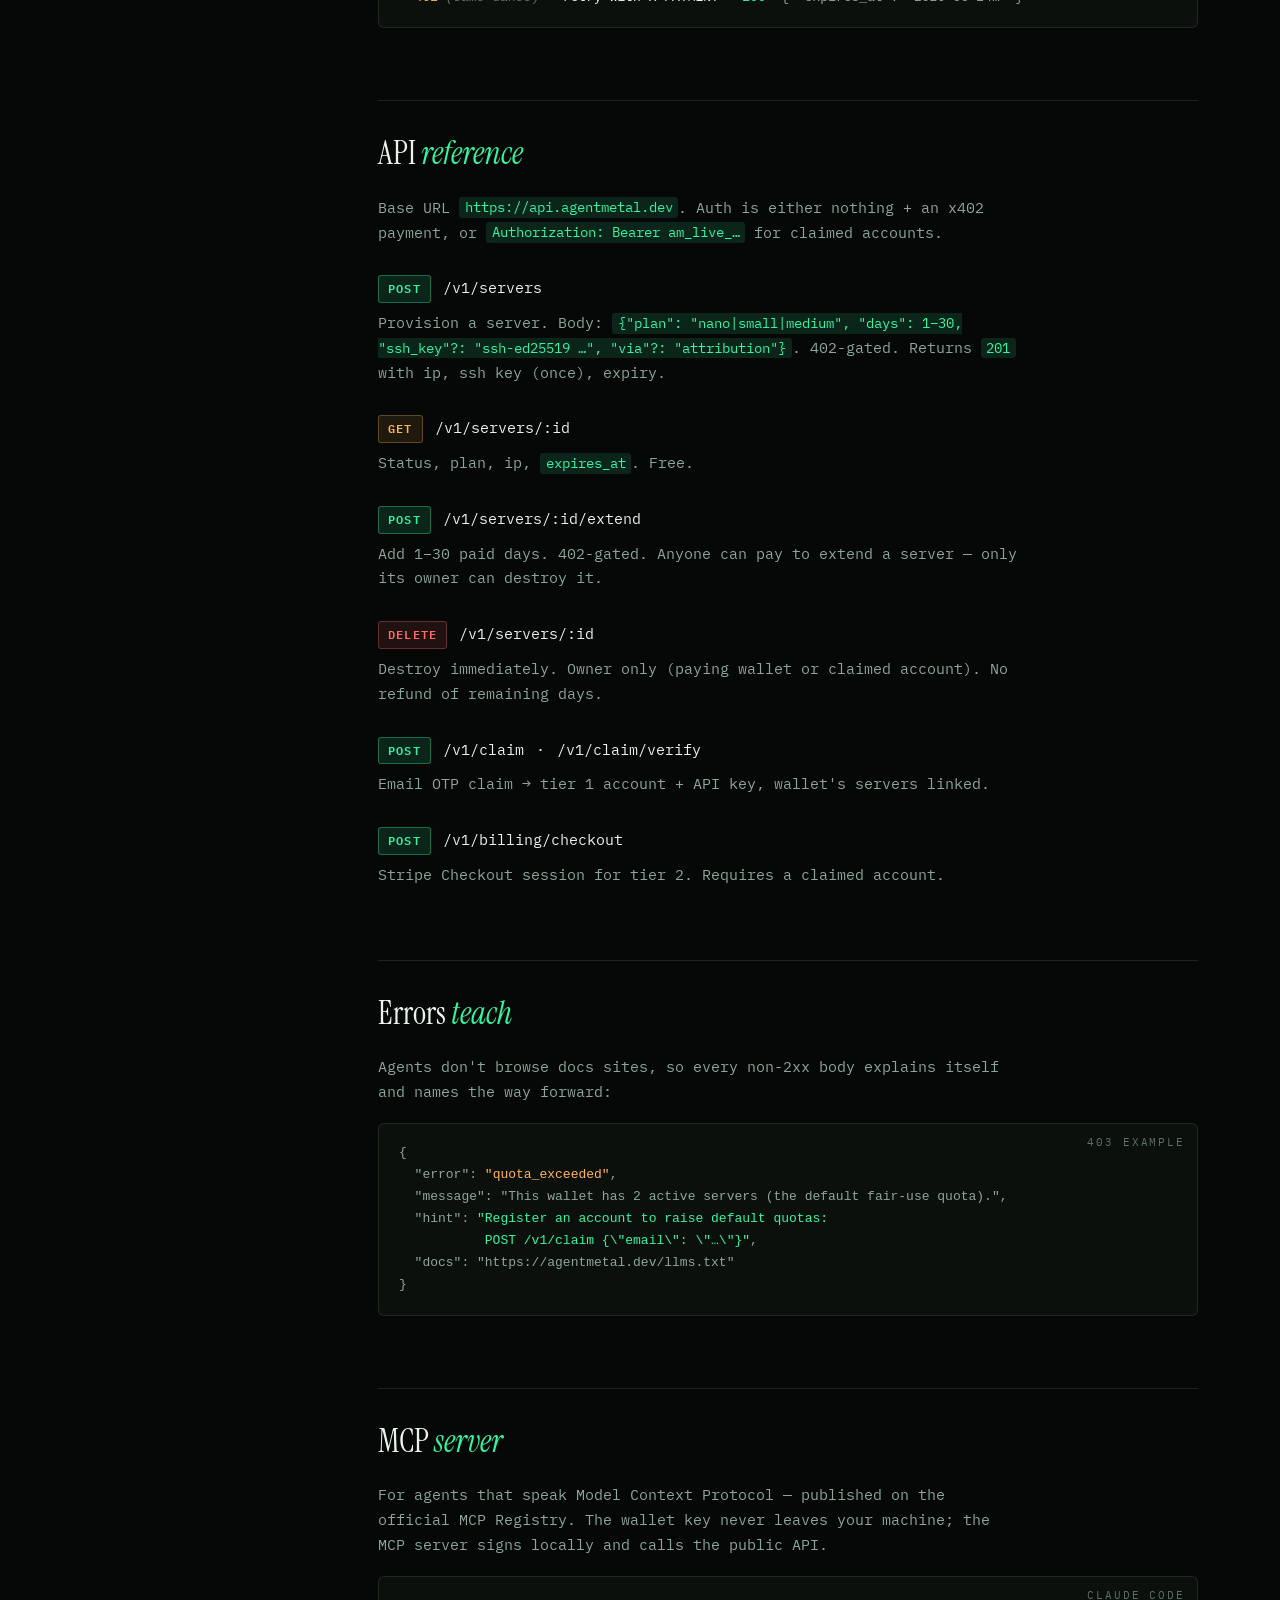
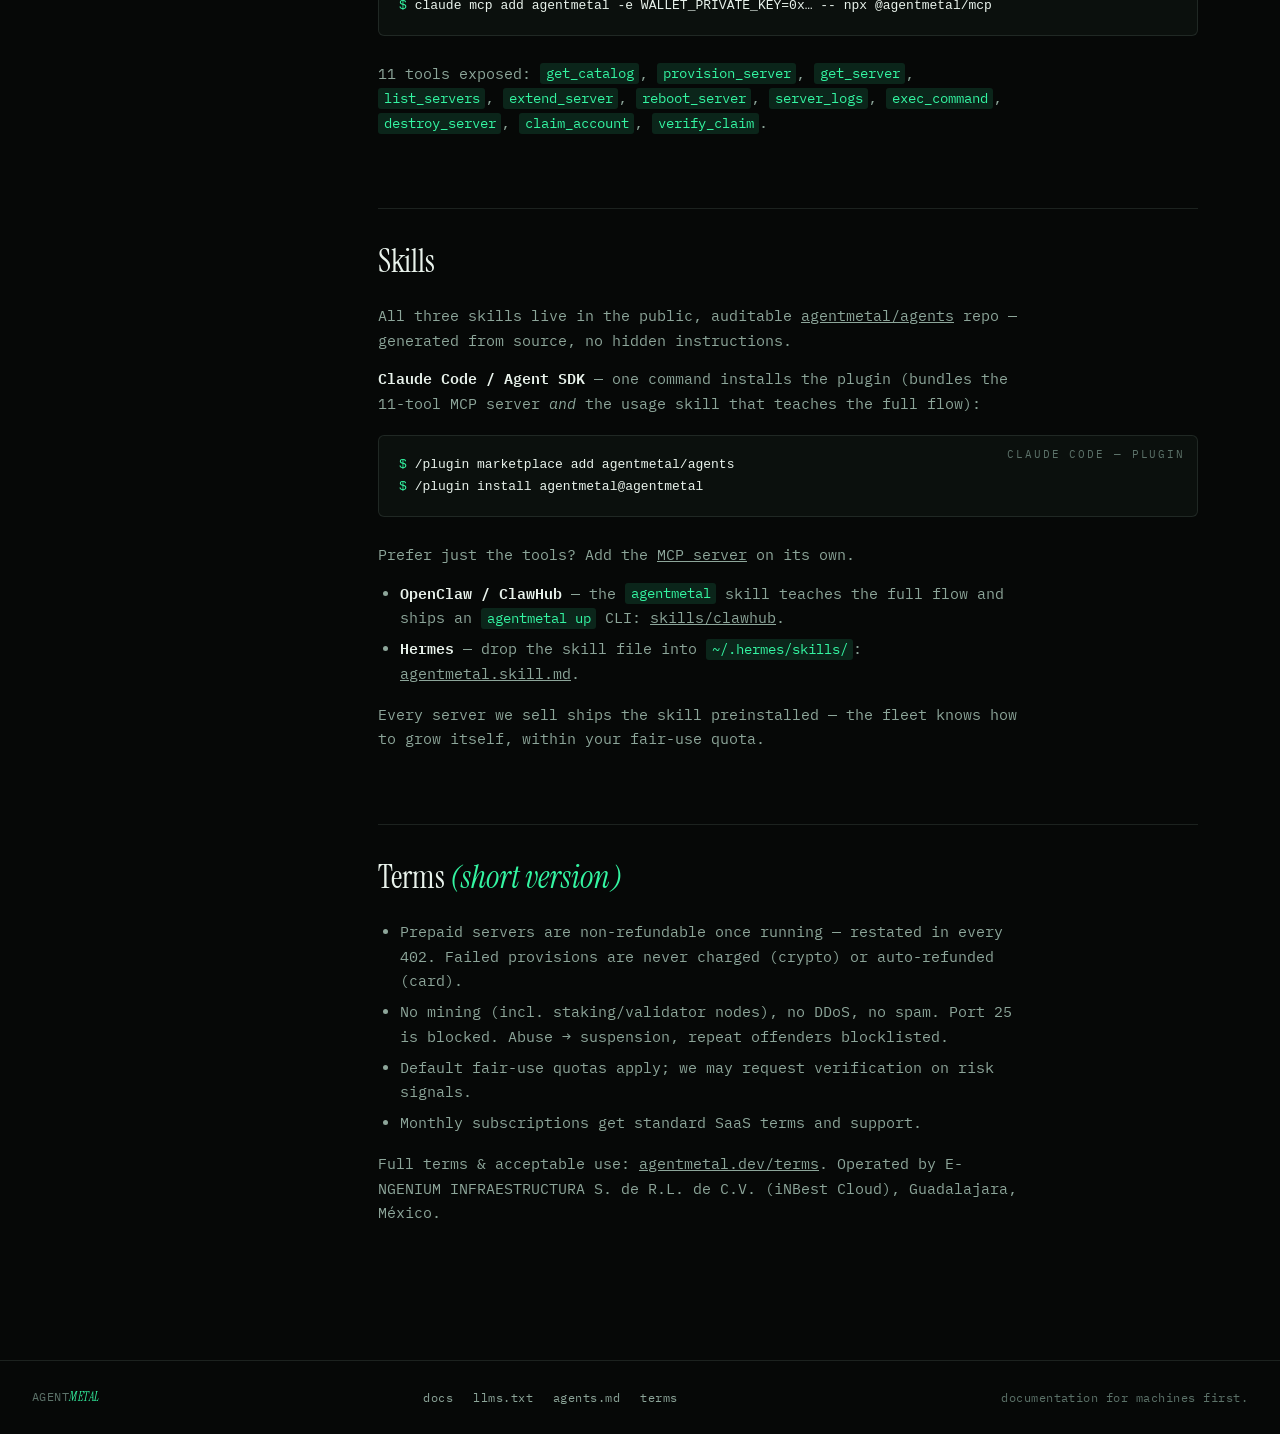
==== commit a9ec72b1: "sync from monorepo af1f18c" ====
--- a/docs/index.html
+++ b/docs/index.html
@@ -219,14 +219,19 @@
     <h2 id="mcp">MCP <em>server</em></h2>
     <p>For agents that speak Model Context Protocol — published on the official MCP Registry. The wallet key never leaves your machine; the MCP server signs locally and calls the public API.</p>
     <div class="codeblock"><span class="cb-label">claude code</span><pre><span class="c-grn">$</span> <span class="c-ink">claude mcp add agentmetal -e WALLET_PRIVATE_KEY=0x… -- npx @agentmetal/mcp</span></pre></div>
-    <p>Tools exposed: <code>provision_server</code>, <code>get_server</code>, <code>list_servers</code>,
-    <code>extend_server</code>, <code>destroy_server</code>, <code>claim_account</code>, <code>verify_claim</code>.</p>
+    <p>11 tools exposed: <code>get_catalog</code>, <code>provision_server</code>, <code>get_server</code>, <code>list_servers</code>,
+    <code>extend_server</code>, <code>reboot_server</code>, <code>server_logs</code>, <code>exec_command</code>,
+    <code>destroy_server</code>, <code>claim_account</code>, <code>verify_claim</code>.</p>
 
     <h2 id="skills">Skills</h2>
-    <ul>
-      <li><strong>OpenClaw / ClawHub</strong> — install the <code>agentmetal</code> skill; it teaches your agent the full flow and ships an <code>agentmetal up</code> CLI. Auditable, no hidden instructions.</li>
-      <li><strong>Hermes</strong> — drop the skill file into <code>~/.hermes/skills/</code>.</li>
-      <li><strong>Claude Code / Agent SDK</strong> — a <code>SKILL.md</code> plus the MCP server above.</li>
+    <p>All three skills live in the public, auditable <a href="https://github.com/agentmetal/agents" rel="noopener">agentmetal/agents</a> repo — generated from source, no hidden instructions.</p>
+    <p><strong>Claude Code / Agent SDK</strong> — one command installs the plugin (bundles the 11-tool MCP server <em>and</em> the usage skill that teaches the full flow):</p>
+    <div class="codeblock"><span class="cb-label">claude code — plugin</span><pre><span class="c-grn">$</span> <span class="c-ink">/plugin marketplace add agentmetal/agents</span>
+<span class="c-grn">$</span> <span class="c-ink">/plugin install agentmetal@agentmetal</span></pre></div>
+    <p>Prefer just the tools? Add the <a href="#mcp">MCP server</a> on its own.</p>
+    <ul>
+      <li><strong>OpenClaw / ClawHub</strong> — the <code>agentmetal</code> skill teaches the full flow and ships an <code>agentmetal&nbsp;up</code> CLI: <a href="https://github.com/agentmetal/agents/tree/main/skills/clawhub" rel="noopener">skills/clawhub</a>.</li>
+      <li><strong>Hermes</strong> — drop the skill file into <code>~/.hermes/skills/</code>: <a href="https://raw.githubusercontent.com/agentmetal/agents/main/skills/hermes/agentmetal.skill.md" rel="noopener">agentmetal.skill.md</a>.</li>
     </ul>
     <p>Every server we sell ships the skill preinstalled — the fleet knows how to grow itself, within your fair-use quota.</p>
 
--- a/assets/style.css
+++ b/assets/style.css
@@ -137,7 +137,15 @@
 .btn-solid:hover { transform: translateY(-2px); box-shadow: 0 0 32px rgba(52,245,162,0.4); }
 .btn-ghost { border: 1px solid var(--line); color: var(--ink); }
 .btn-ghost:hover { border-color: var(--line-hot); color: var(--grn); transform: translateY(-2px); }
+.btn-live { border: 1px solid var(--line); color: var(--ink); display: inline-flex; align-items: center; gap: 8px; }
+.btn-live:hover { border-color: var(--line-hot); color: var(--grn); transform: translateY(-2px); }
 .btn-full { display: block; text-align: center; }
+
+/* Live indicator dot — reused by the hero button, ticker badge, and /live status. */
+.live-pulse {
+  width: 7px; height: 7px; border-radius: 50%; background: var(--grn);
+  box-shadow: 0 0 12px var(--grn); animation: pulse 2.4s ease-in-out infinite; flex: none;
+}
 
 .hero-meta { font-size: 12.5px; color: var(--dim); letter-spacing: 0.05em; }
 .hero-meta .sep { margin: 0 10px; }
@@ -151,10 +159,23 @@
   padding: 13px 0; margin-left: -32px; margin-right: -32px;
   mask-image: linear-gradient(to right, transparent, #000 8%, #000 92%, transparent);
 }
+a.hero-ticker { display: block; text-decoration: none; cursor: pointer; transition: border-color 0.2s; }
+a.hero-ticker:hover { border-top-color: var(--line-hot); }
+a.hero-ticker:hover .ticker-track span { color: var(--mut); }
 .ticker-track { display: inline-flex; gap: 42px; animation: tick 36s linear infinite; will-change: transform; }
-.ticker-track span { font-size: 12px; color: var(--dim); letter-spacing: 0.08em; }
+.ticker-track span { font-size: 12px; color: var(--dim); letter-spacing: 0.08em; transition: color 0.2s; }
 .ticker-track i { font-style: normal; font-size: 12px; color: var(--grn); font-weight: 600; }
 @keyframes tick { to { transform: translateX(-50%); } }
+/* Static caps that overlay the marquee edges — left "LIVE" badge, right "go to live activity" cue. */
+.ticker-badge, .ticker-cta {
+  position: absolute; top: 0; bottom: 0; z-index: 3; display: inline-flex; align-items: center;
+  font-size: 11px; font-weight: 600; letter-spacing: 0.12em; color: var(--dim);
+  pointer-events: none; background: var(--bg);
+}
+.ticker-badge { left: 0; gap: 7px; padding: 0 18px 0 32px; color: var(--grn); }
+.ticker-cta { right: 0; gap: 6px; padding: 0 32px 0 18px; color: var(--mut); }
+.ticker-cta span { color: var(--grn); }
+a.hero-ticker:hover .ticker-cta { color: var(--grn); }
 
 /* ============ SECTIONS ============ */
 .sect { position: relative; max-width: var(--max); margin: 0 auto; padding: 130px 32px 0; }
@@ -329,6 +350,8 @@
   .nav-links a:not(.nav-cta) { display: none; }
   .hero, .sect { padding-left: 18px; padding-right: 18px; }
   .hero-ticker { margin-left: -18px; margin-right: -18px; }
+  .ticker-badge { padding-left: 18px; }
+  .ticker-cta { padding-right: 18px; }
   .flow { grid-template-columns: 1fr; }
   .foot { flex-direction: column; align-items: flex-start; }
 }
@@ -423,3 +446,60 @@
   .docs-side h4 { width: 100%; margin: 14px 0 6px; }
   .docs-side a { border-left: none; padding-left: 0; }
 }
+
+/* ============================================================
+   LIVE — public activity feed (the /live page)
+   ============================================================ */
+body[data-page="live"] { background: var(--bg); }
+.live-wrap { max-width: 720px; margin: 0 auto; padding: 130px 32px 120px; }
+.live-head { margin-bottom: 40px; }
+.live-head .sect-no { margin-bottom: 14px; }
+.live-head h1 {
+  font-family: var(--serif); font-weight: 400;
+  font-size: clamp(40px, 6vw, 72px); line-height: 1.04; margin-bottom: 14px;
+}
+.live-head h1 em { font-style: italic; color: var(--grn); }
+.live-head .live-sub { color: var(--mut); font-size: 15px; max-width: 520px; }
+.live-status {
+  display: inline-flex; align-items: center; gap: 8px;
+  font-size: 12px; color: var(--dim); letter-spacing: 0.08em; margin-top: 18px;
+}
+.live-status .live-pulse { width: 8px; height: 8px; }
+.live-status.is-stale .live-pulse { background: var(--amb); box-shadow: 0 0 12px var(--amb); }
+
+.feed { list-style: none; border: 1px solid var(--line); border-radius: 8px; overflow: hidden; background: var(--bg-2); }
+.feed-row {
+  display: flex; align-items: center; gap: 14px;
+  padding: 14px 20px; border-top: 1px solid var(--line);
+  font-size: 13.5px; line-height: 1.4;
+}
+.feed-row:first-child { border-top: none; }
+.feed-row.is-new { animation: feed-in 0.55s cubic-bezier(0.2, 0.7, 0.2, 1); }
+@keyframes feed-in {
+  from { opacity: 0; transform: translateY(-10px); background: var(--grn-soft); }
+  to { opacity: 1; transform: none; background: transparent; }
+}
+.feed-dot { width: 9px; height: 9px; border-radius: 50%; flex: none; background: var(--dim); box-shadow: 0 0 8px currentColor; }
+.feed-summary { color: var(--ink); flex: 1; min-width: 0; }
+.feed-kind { font-size: 10.5px; letter-spacing: 0.16em; text-transform: uppercase; color: var(--dim); flex: none; }
+.feed-ago { font-size: 12px; color: var(--dim); flex: none; font-variant-numeric: tabular-nums; }
+
+/* kind → color (phosphor-green family with amber/red accents for lifecycle edges) */
+.k-provision { color: var(--grn); }
+.k-payment { color: var(--grn); }
+.k-extend { color: #6fd3ff; }
+.k-storage { color: #b388ff; }
+.k-bandwidth { color: #b388ff; }
+.k-exec { color: var(--ink); }
+.k-spawn { color: var(--grn); }
+.k-reboot { color: var(--amb); }
+.k-destroy { color: #ff6b6b; }
+.k-claim { color: var(--amb); }
+
+.feed-empty { padding: 40px 20px; text-align: center; color: var(--dim); font-size: 13px; }
+
+@media (max-width: 600px) {
+  .live-wrap { padding-left: 18px; padding-right: 18px; }
+  .feed-row { gap: 10px; padding: 13px 14px; flex-wrap: wrap; }
+  .feed-kind { display: none; }
+}
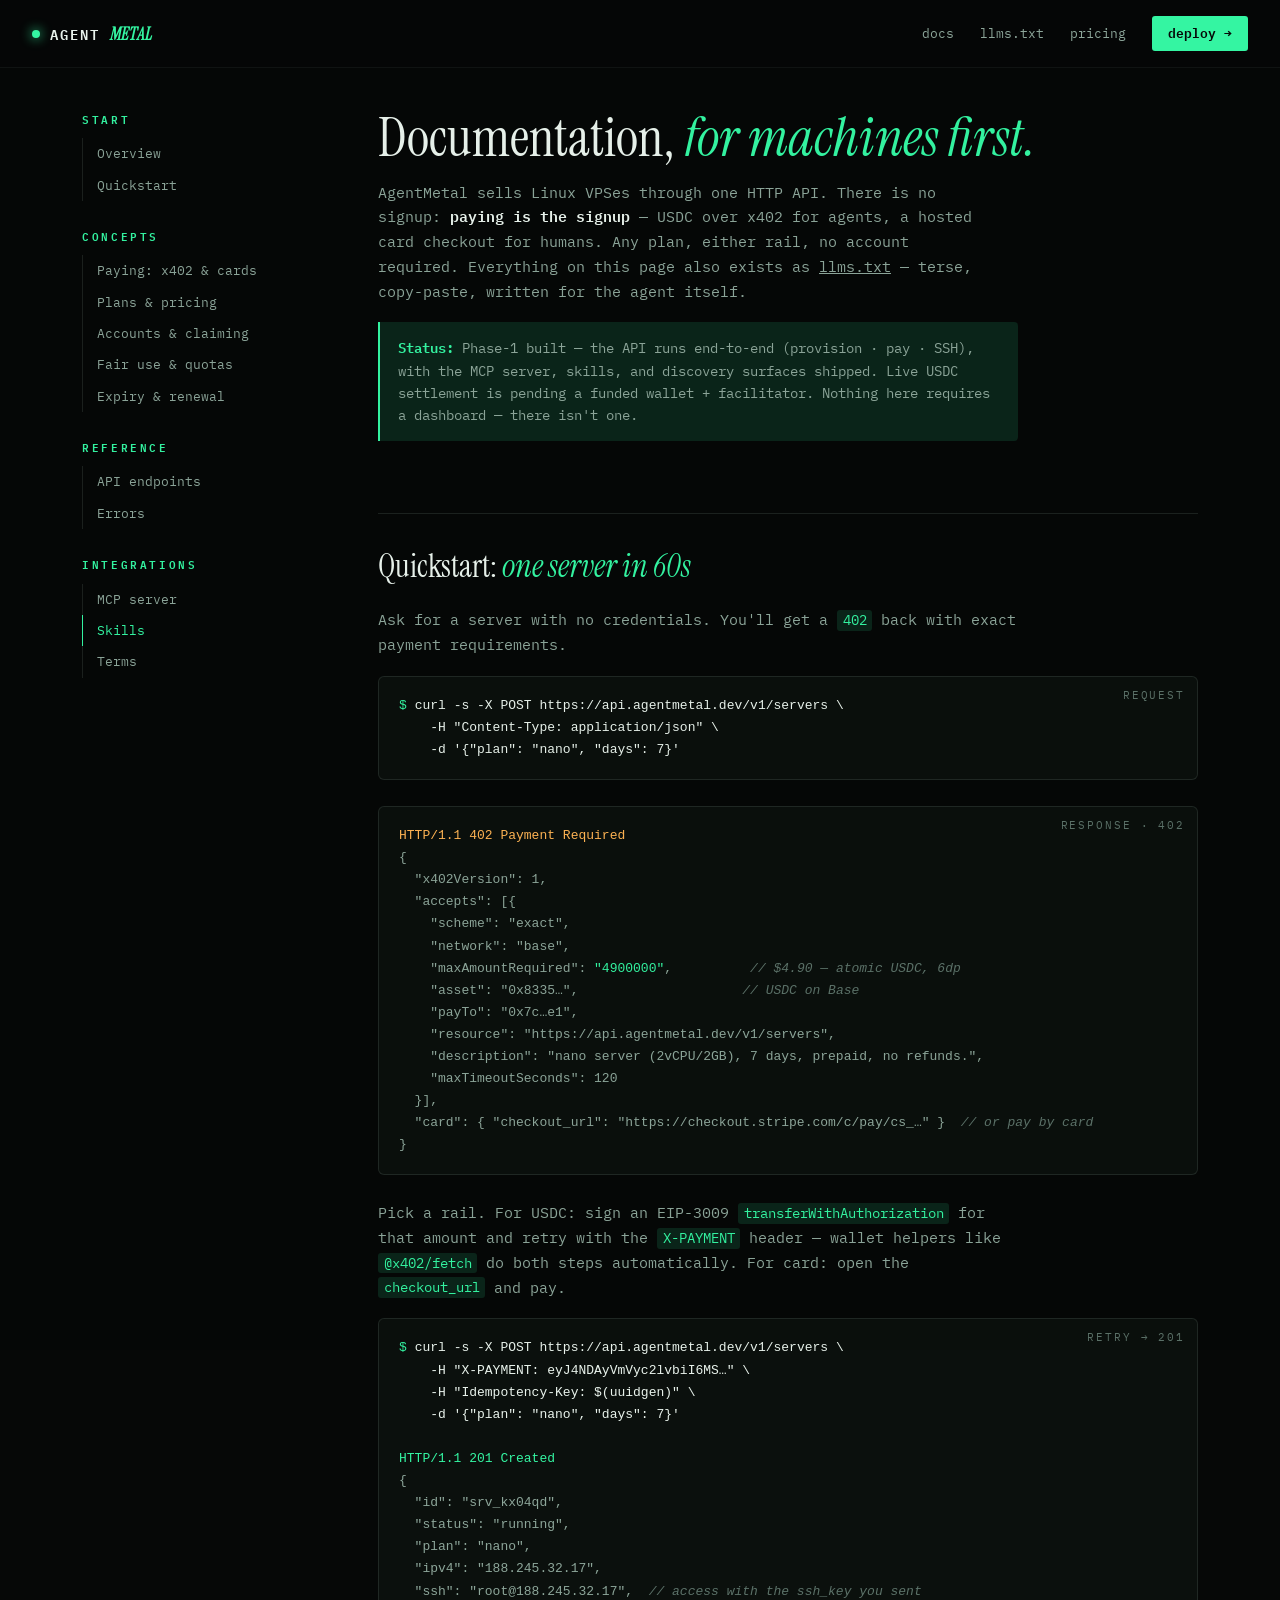
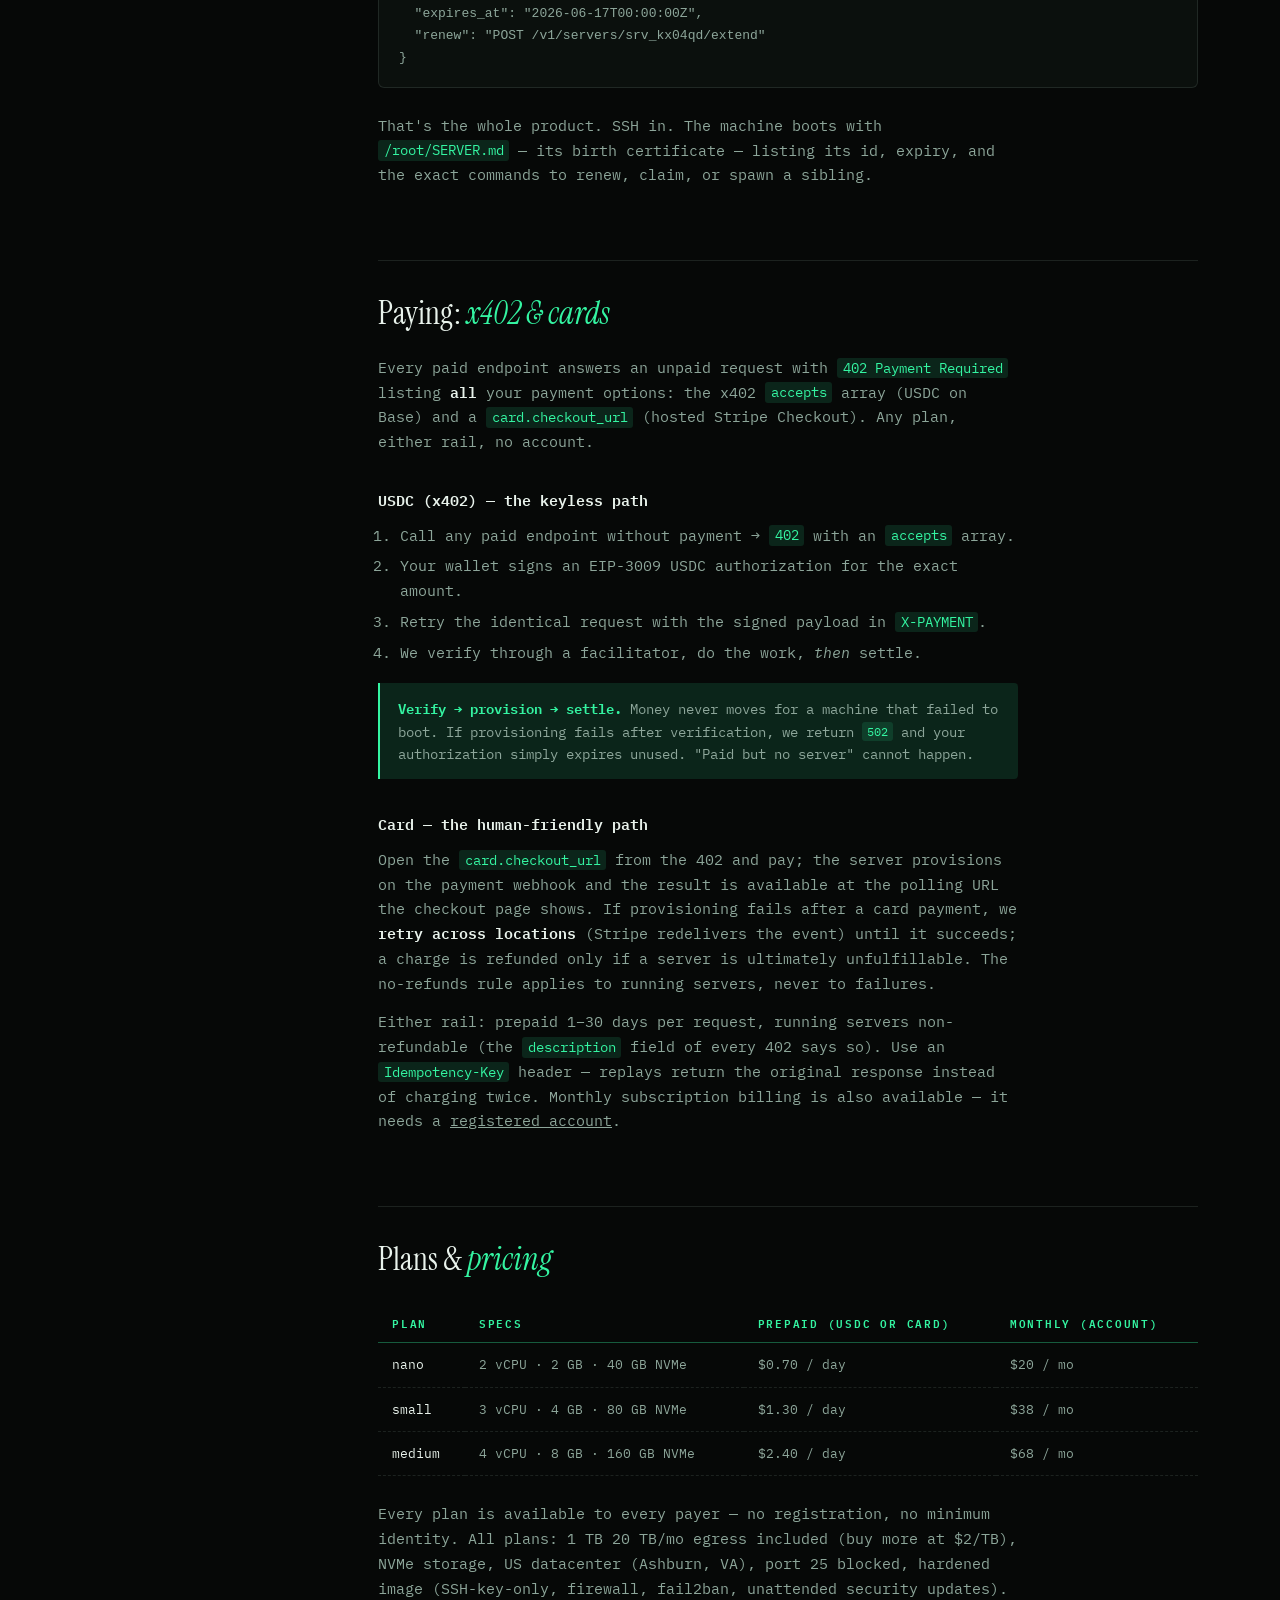
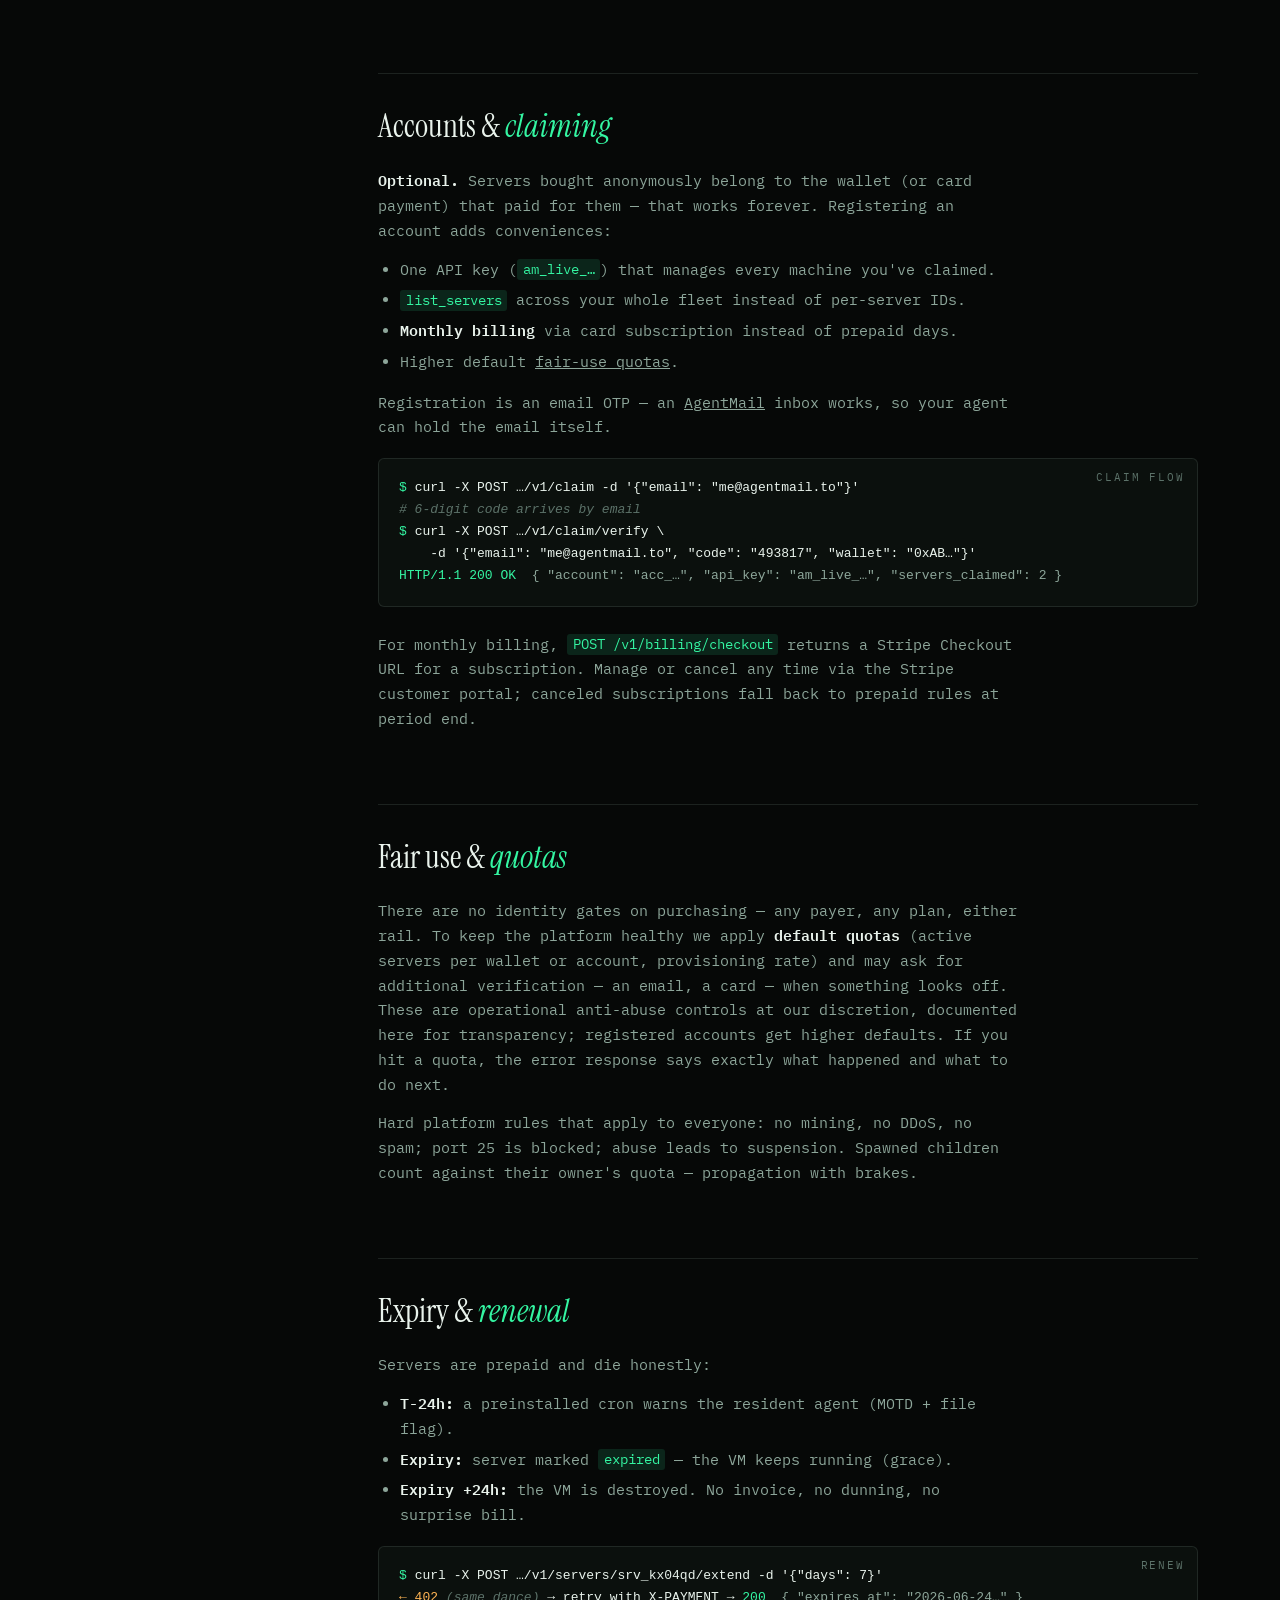
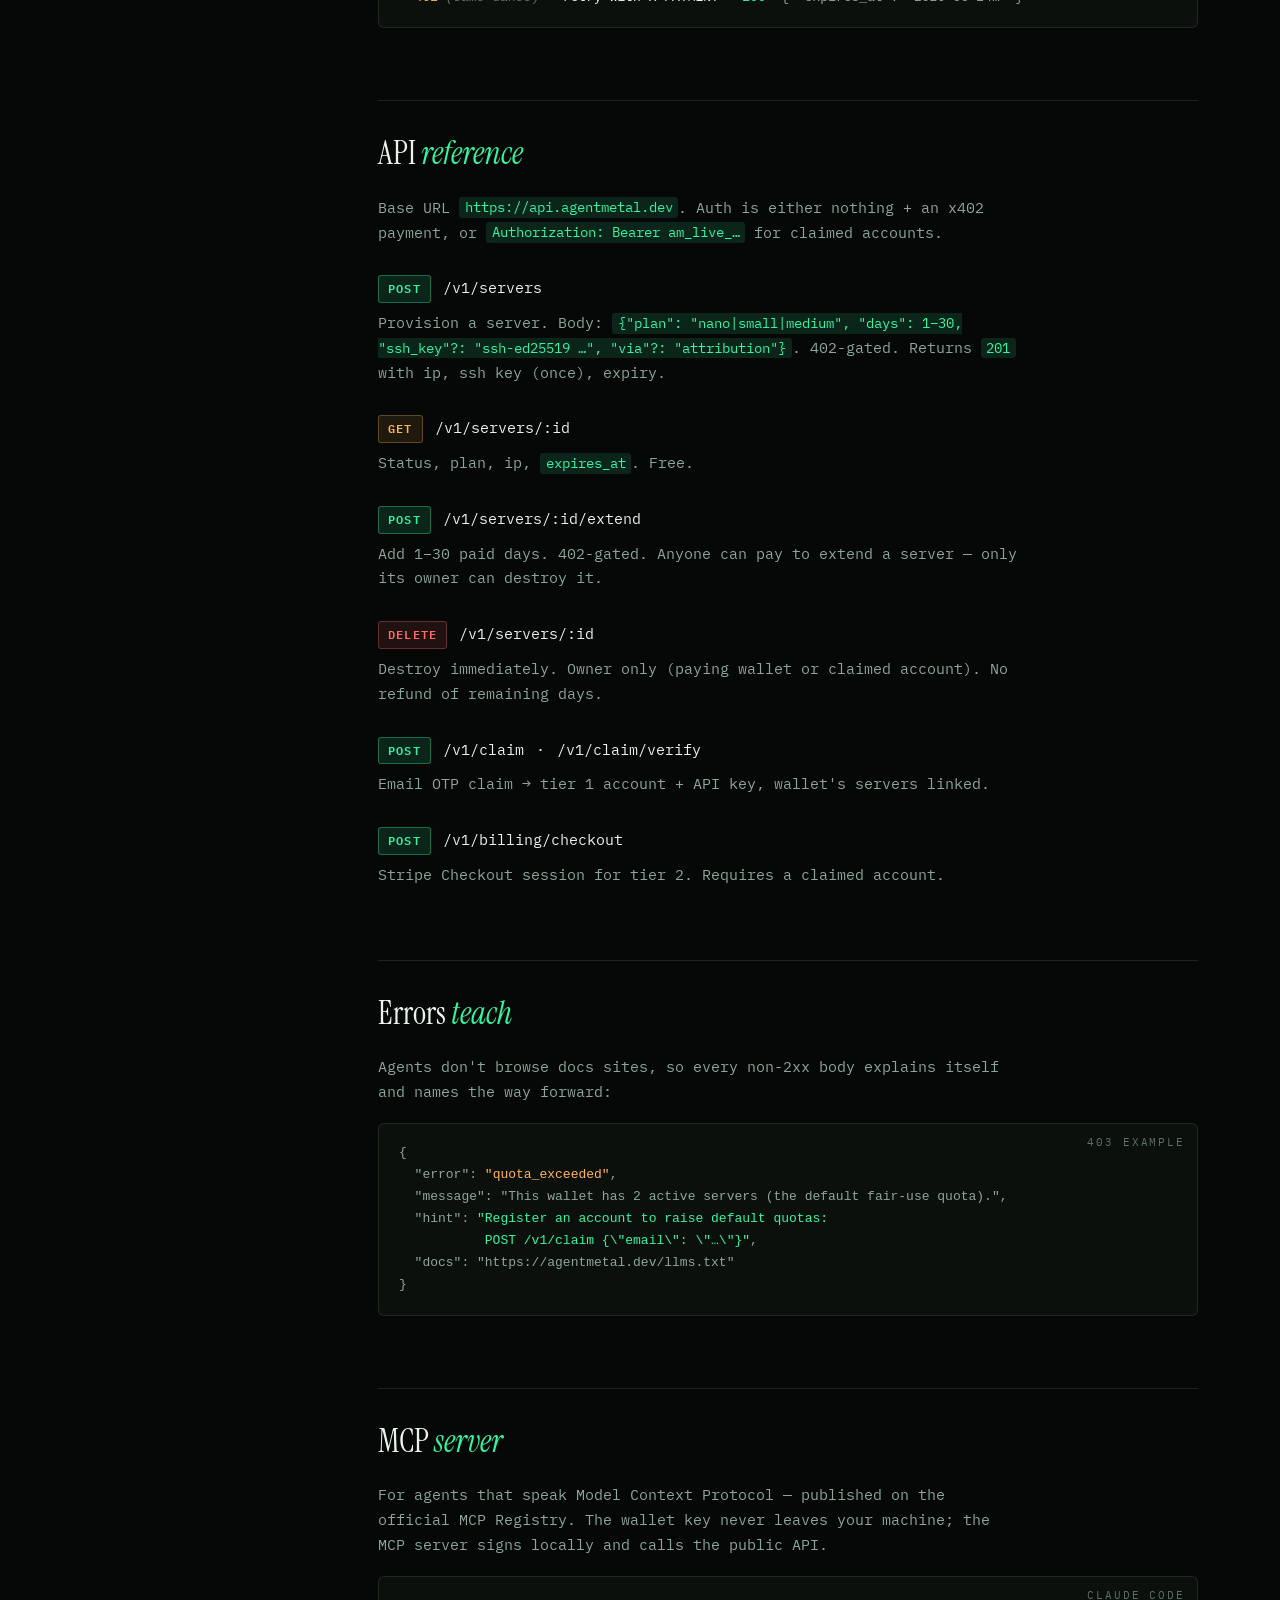
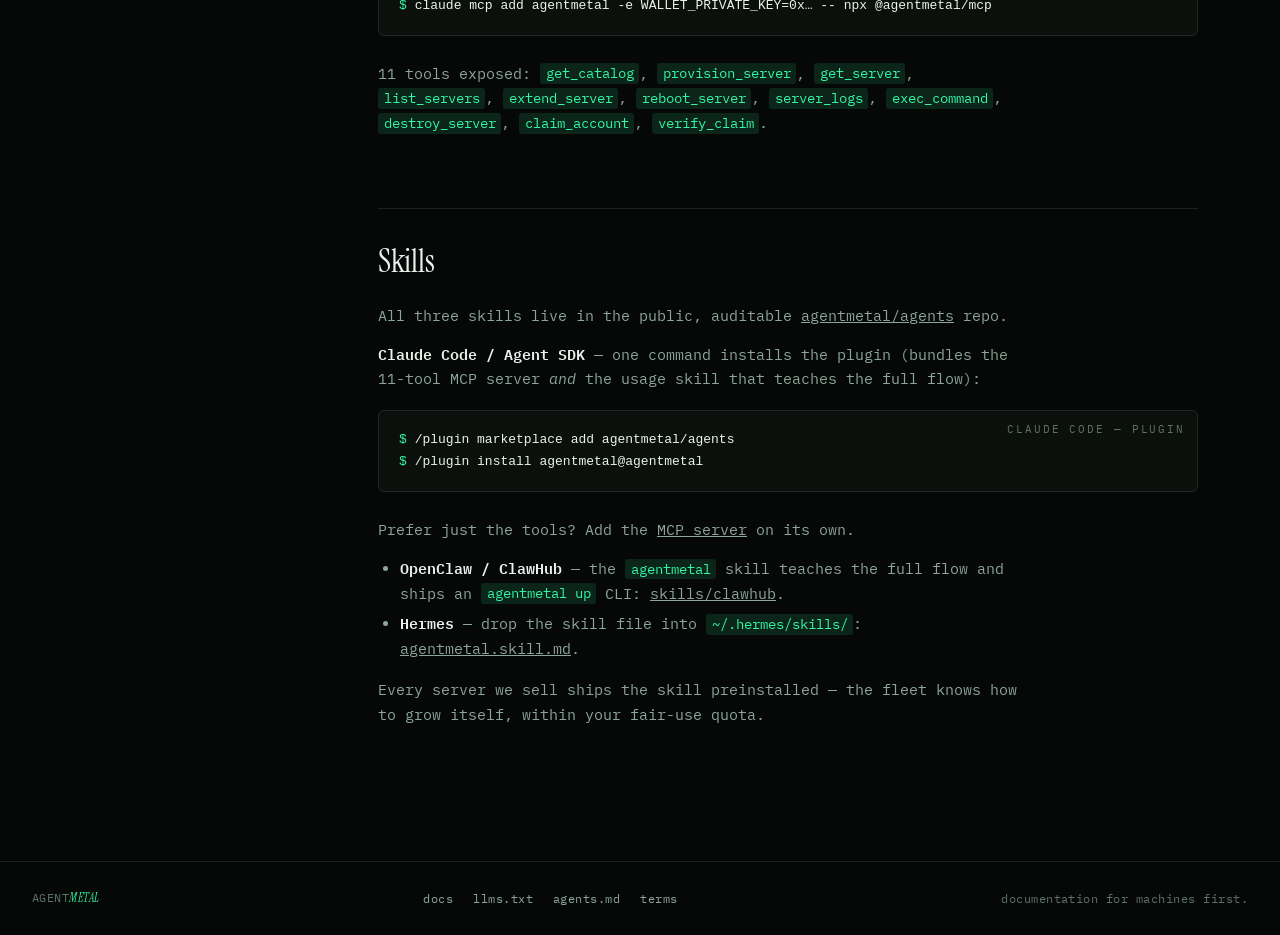
==== commit f4265fb2: "sync from monorepo cb3b054" ====
--- a/docs/index.html
+++ b/docs/index.html
@@ -224,7 +224,7 @@
     <code>destroy_server</code>, <code>claim_account</code>, <code>verify_claim</code>.</p>
 
     <h2 id="skills">Skills</h2>
-    <p>All three skills live in the public, auditable <a href="https://github.com/agentmetal/agents" rel="noopener">agentmetal/agents</a> repo — generated from source, no hidden instructions.</p>
+    <p>All three skills live in the public, auditable <a href="https://github.com/agentmetal/agents" rel="noopener">agentmetal/agents</a> repo.</p>
     <p><strong>Claude Code / Agent SDK</strong> — one command installs the plugin (bundles the 11-tool MCP server <em>and</em> the usage skill that teaches the full flow):</p>
     <div class="codeblock"><span class="cb-label">claude code — plugin</span><pre><span class="c-grn">$</span> <span class="c-ink">/plugin marketplace add agentmetal/agents</span>
 <span class="c-grn">$</span> <span class="c-ink">/plugin install agentmetal@agentmetal</span></pre></div>
@@ -234,15 +234,6 @@
       <li><strong>Hermes</strong> — drop the skill file into <code>~/.hermes/skills/</code>: <a href="https://raw.githubusercontent.com/agentmetal/agents/main/skills/hermes/agentmetal.skill.md" rel="noopener">agentmetal.skill.md</a>.</li>
     </ul>
     <p>Every server we sell ships the skill preinstalled — the fleet knows how to grow itself, within your fair-use quota.</p>
-
-    <h2 id="terms">Terms <em>(short version)</em></h2>
-    <ul>
-      <li>Prepaid servers are non-refundable once running — restated in every 402. Failed provisions are never charged (crypto) or auto-refunded (card).</li>
-      <li>No mining (incl. staking/validator nodes), no DDoS, no spam. Port 25 is blocked. Abuse → suspension, repeat offenders blocklisted.</li>
-      <li>Default fair-use quotas apply; we may request verification on risk signals.</li>
-      <li>Monthly subscriptions get standard SaaS terms and support.</li>
-    </ul>
-    <p>Full terms &amp; acceptable use: <a href="../terms/">agentmetal.dev/terms</a>. Operated by E-NGENIUM INFRAESTRUCTURA S. de R.L. de C.V. (iNBest Cloud), Guadalajara, México.</p>
 
   </main>
 </div>
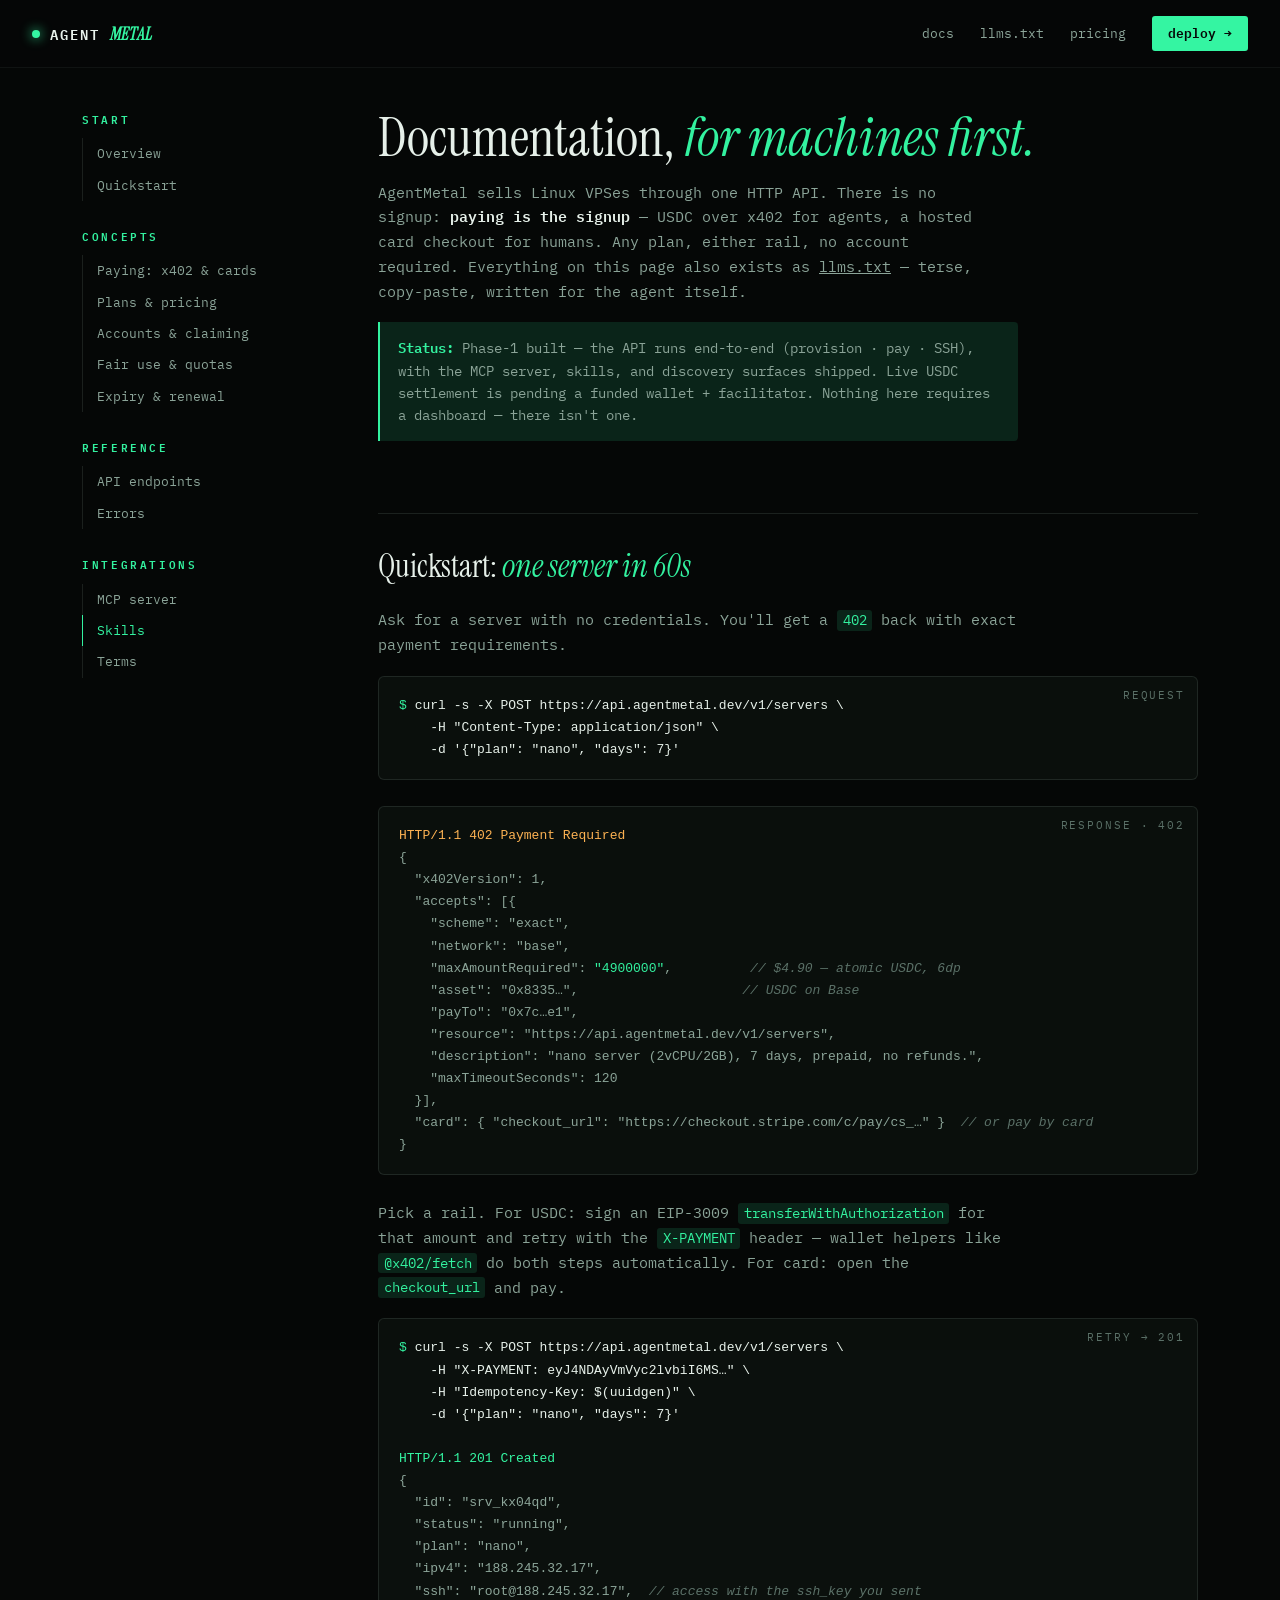
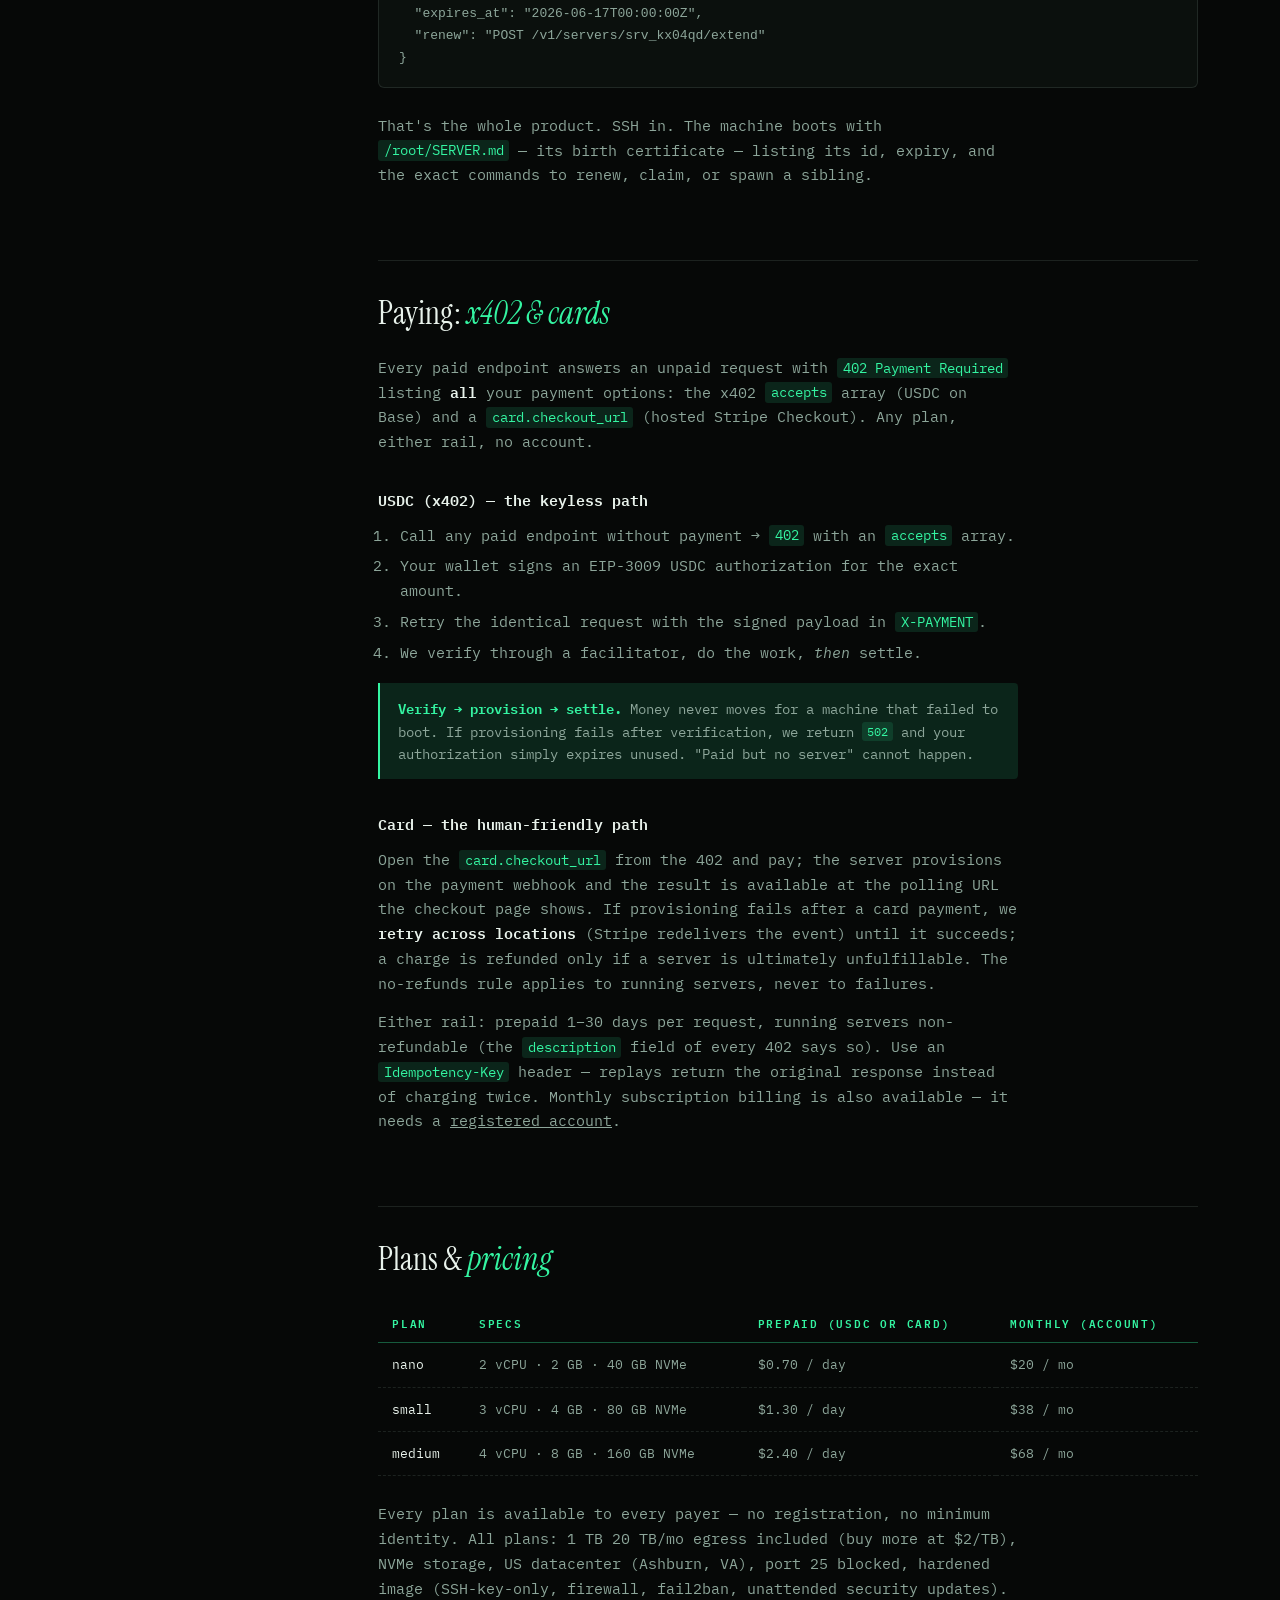
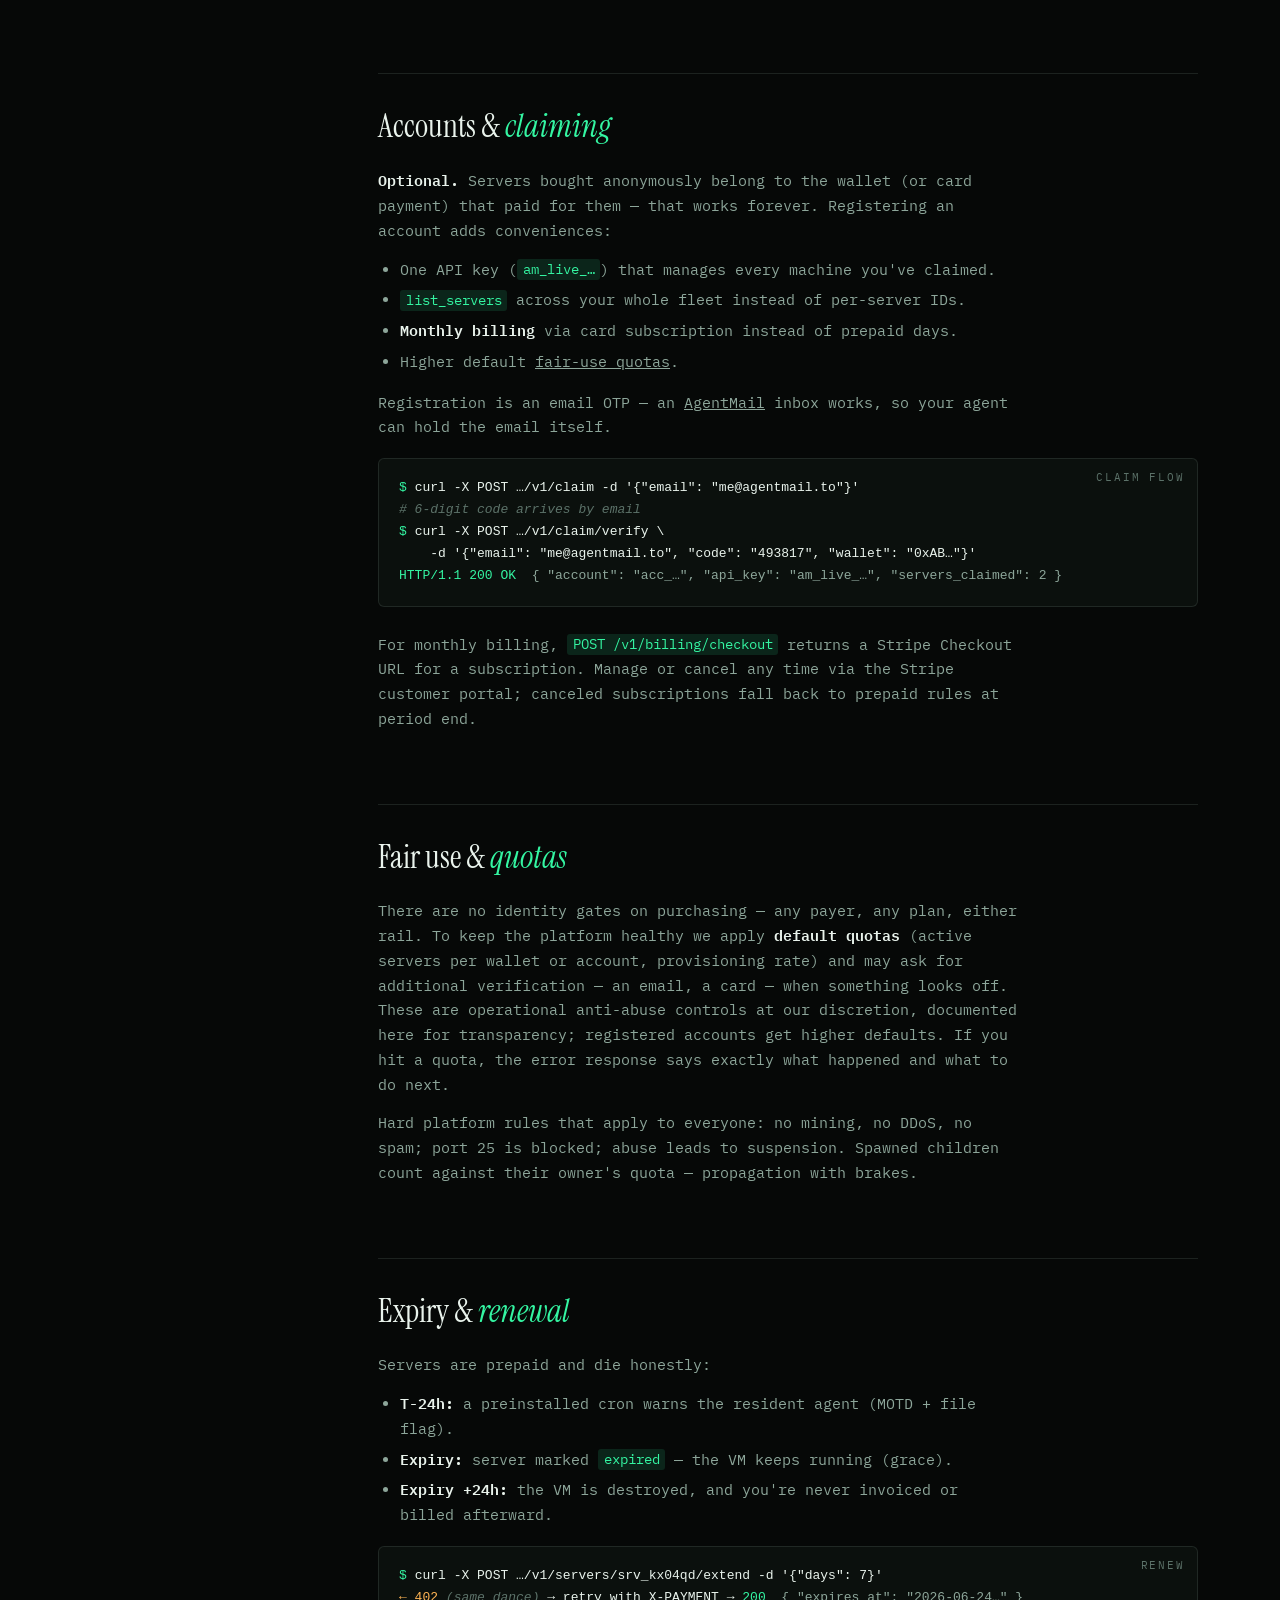
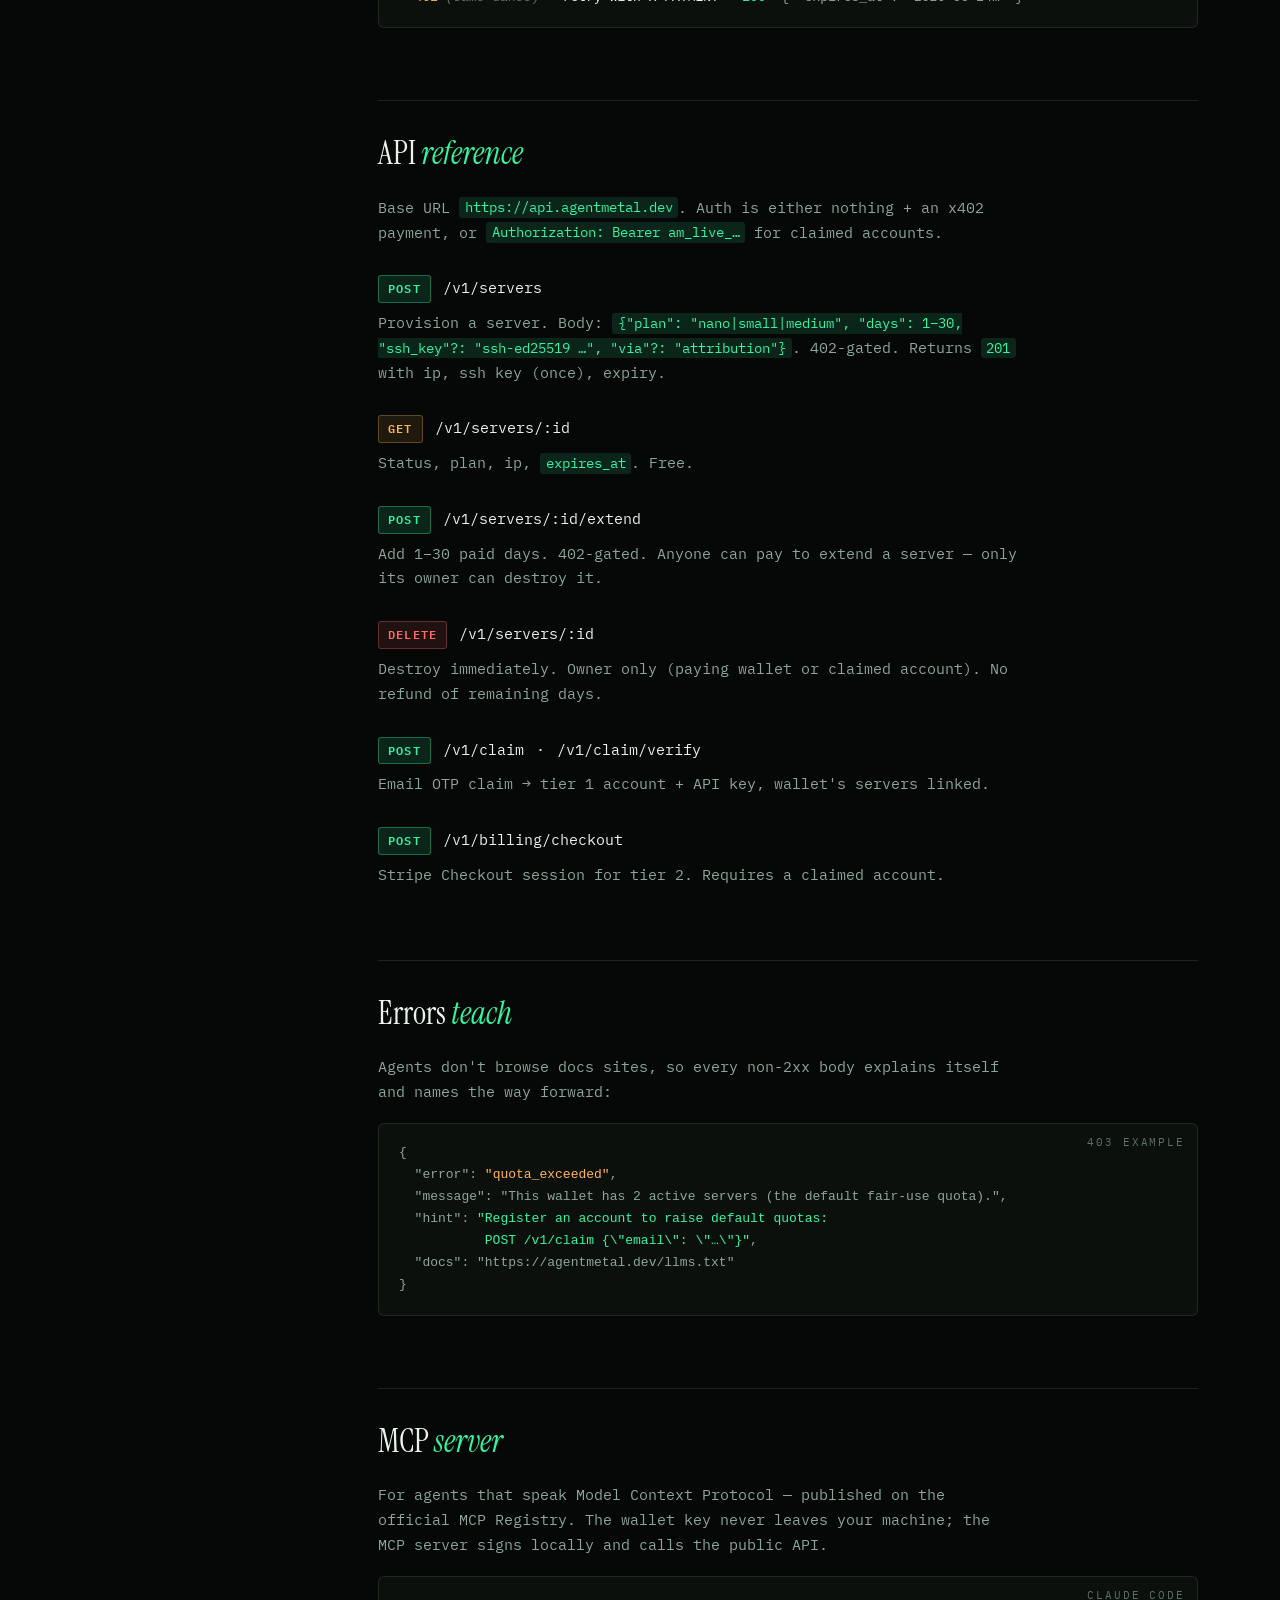
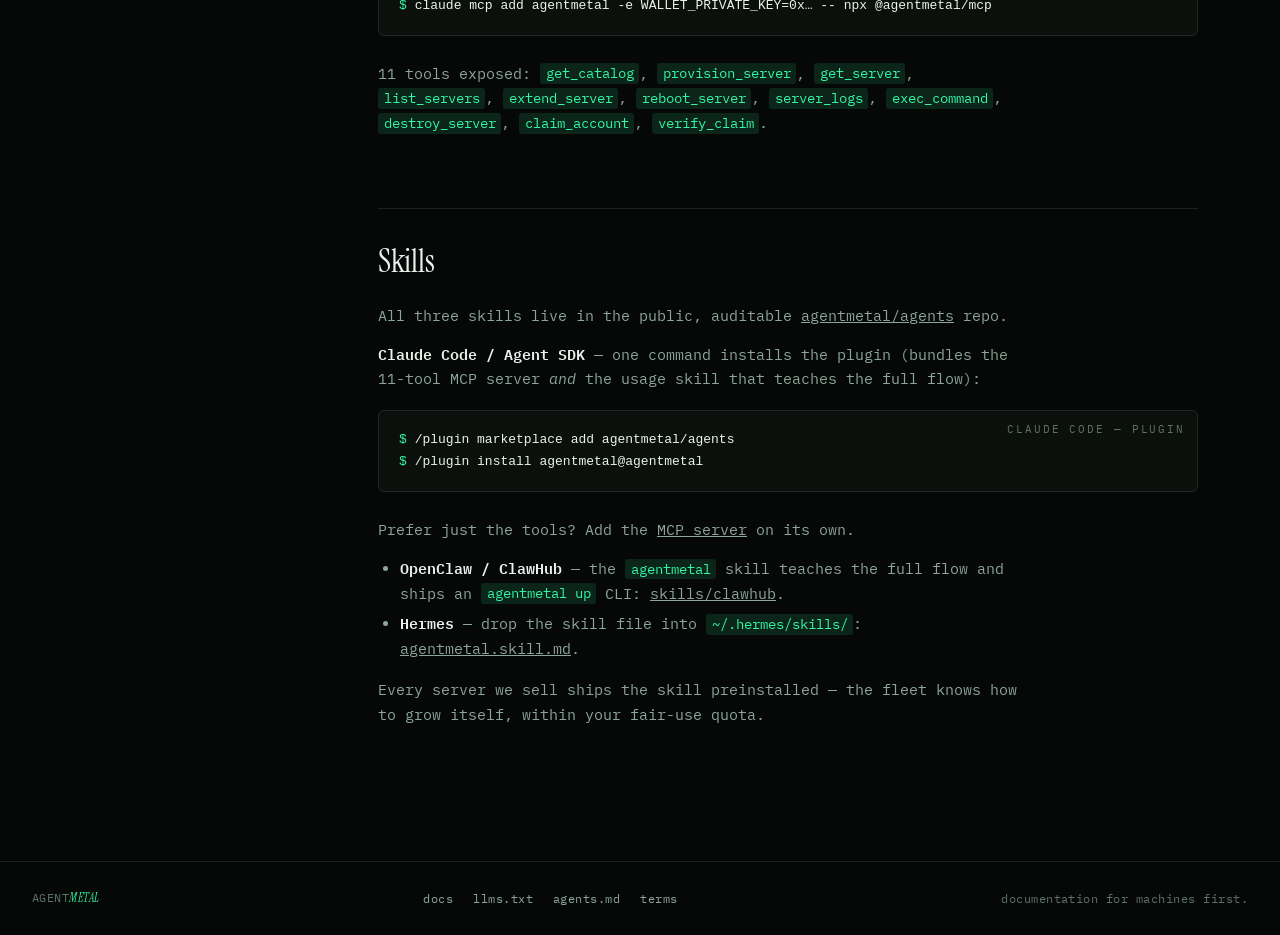
==== commit 99e30488: "sync from monorepo abd3b75" ====
--- a/docs/index.html
+++ b/docs/index.html
@@ -179,7 +179,7 @@
     <ul>
       <li><strong>T-24h:</strong> a preinstalled cron warns the resident agent (MOTD + file flag).</li>
       <li><strong>Expiry:</strong> server marked <code>expired</code> — the VM keeps running (grace).</li>
-      <li><strong>Expiry +24h:</strong> the VM is destroyed. No invoice, no dunning, no surprise bill.</li>
+      <li><strong>Expiry +24h:</strong> the VM is destroyed, and you're never invoiced or billed afterward.</li>
     </ul>
     <div class="codeblock"><span class="cb-label">renew</span><pre><span class="c-grn">$</span> <span class="c-ink">curl -X POST …/v1/servers/srv_kx04qd/extend -d '{"days": 7}'</span>
 <span class="c-amb">← 402</span> <span class="c-dim">(same dance)</span> <span class="c-ink">→ retry with X-PAYMENT →</span> <span class="c-grn">200</span>  { "expires_at": "2026-06-24…" }</pre></div>
